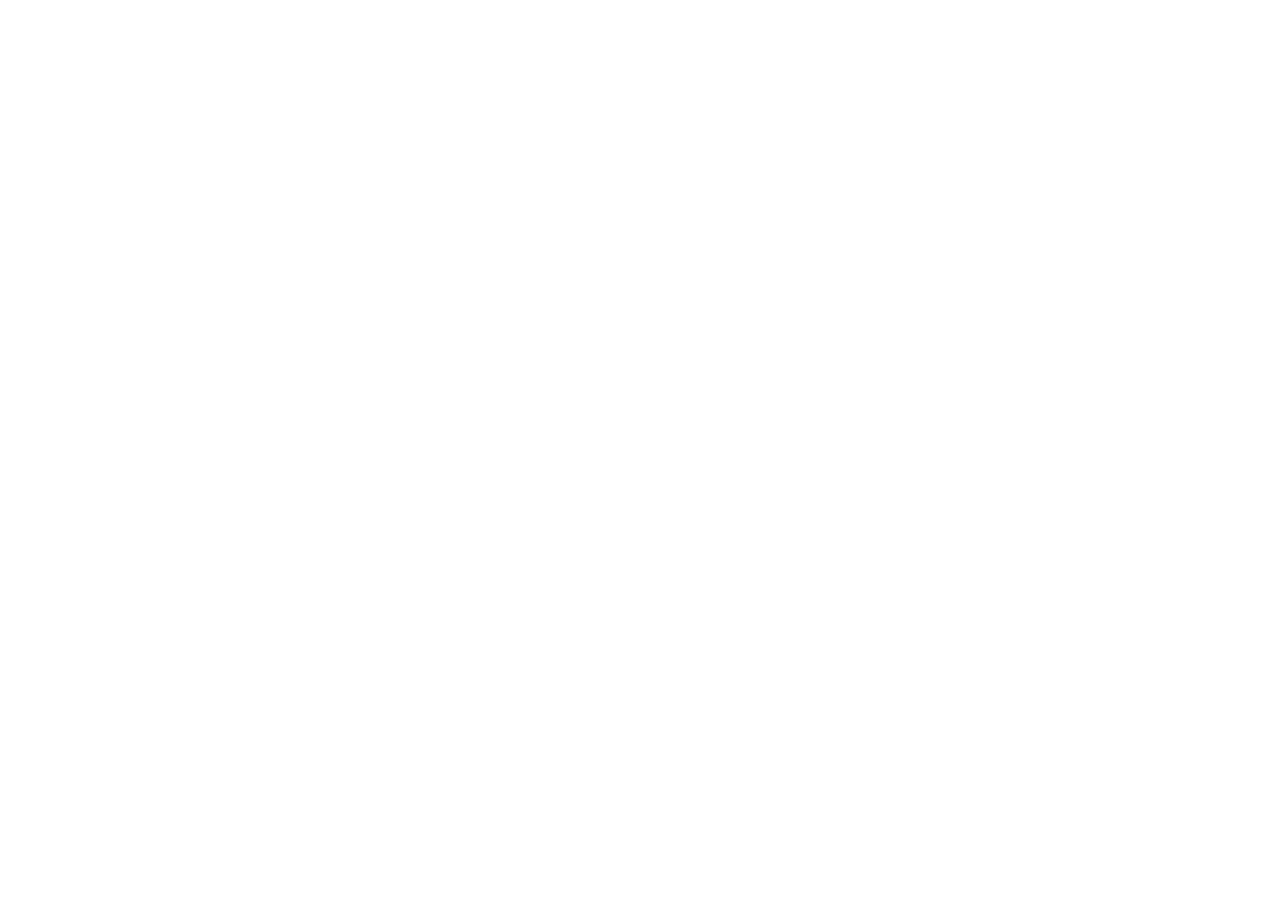
==== index.html @ 29370cb6 "init" ====
<!DOCTYPE html>
<html lang="en">

<head>
    <meta charset="UTF-8">
    <meta http-equiv="X-UA-Compatible" content="IE=edge">
    <meta name="viewport" content="width=device-width, initial-scale=1.0">
    <title>Document</title>
</head>

<body>

</body>

</html>
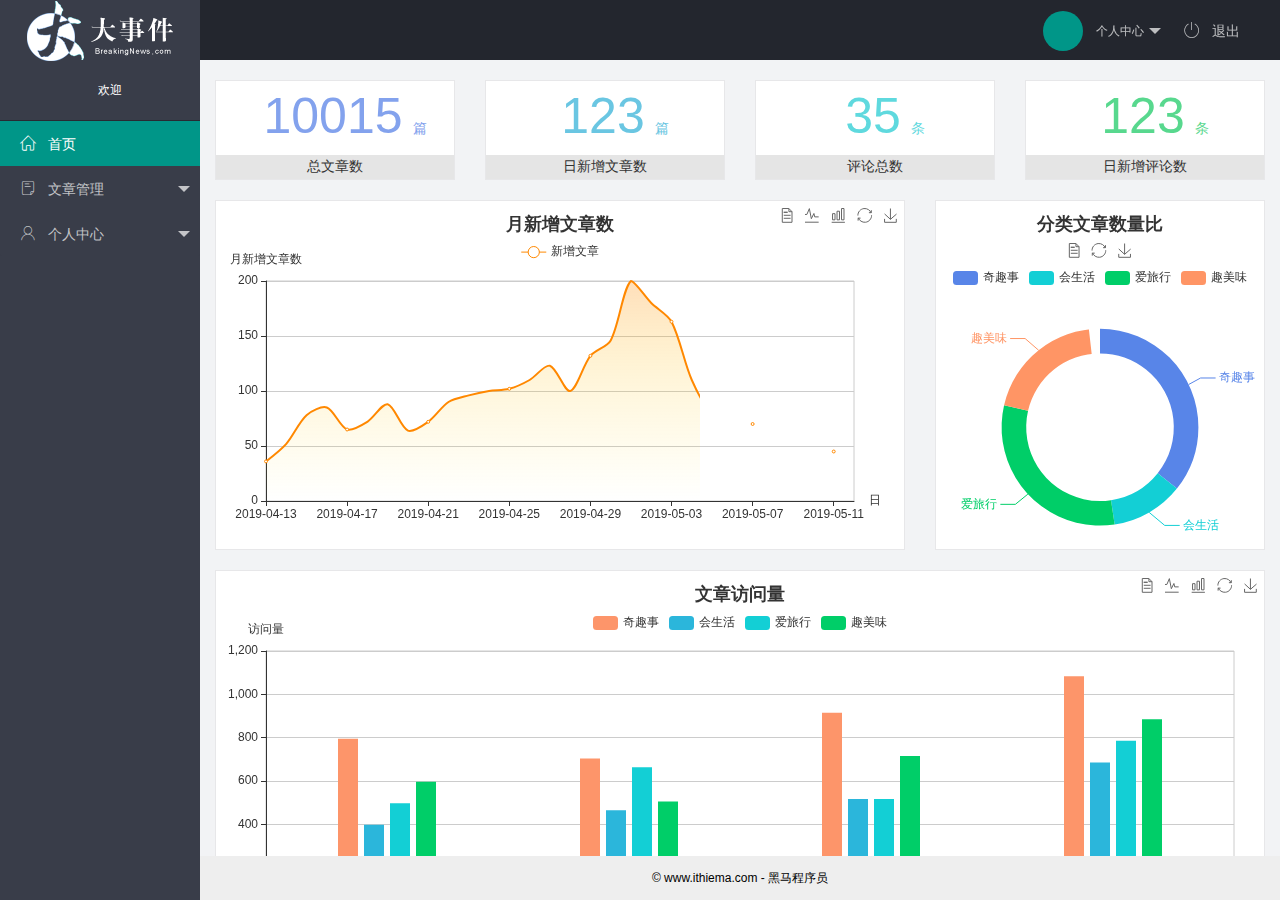
==== commit c16d0ca8: "完成了主页的开发" ====
--- a/index.html
+++ b/index.html
@@ -5,11 +5,89 @@
     <meta charset="UTF-8">
     <meta http-equiv="X-UA-Compatible" content="IE=edge">
     <meta name="viewport" content="width=device-width, initial-scale=1.0">
-    <title>Document</title>
+    <title>后台主页</title>
 </head>
+<!-- 引入基础layui样式 -->
+<link rel="stylesheet" href="/assets/lib/layui/css/layui.css">
+<!-- 引入自己的样式 -->
+<link rel="stylesheet" href="/assets/css/index.css">
+<!-- 引入字体图标样式 -->
+<link rel="stylesheet" href="/assets/fonts/iconfont.css">
 
 <body>
+    <div class="layui-layout layui-layout-admin">
+        <div class="layui-header">
+            <!-- logo -->
+            <div class="layui-logo layui-hide-xs layui-bg-black"><img src="/assets/images/logo.png" alt=""></div>
+            <!-- 头部区域（可配合layui 已有的水平导航） -->
+            <ul class="layui-nav layui-layout-right">
+                <li class="layui-nav-item layui-hide layui-show-md-inline-block">
+                    <a href="javascript:;" class="userinfo">
+                        <img src="//tva1.sinaimg.cn/crop.0.0.118.118.180/5db11ff4gw1e77d3nqrv8j203b03cweg.jpg" class="layui-nav-img">
+                        <span class="text-avatar"></span> 个人中心
+                    </a>
+                    <dl class="layui-nav-child">
+                        <dd><a href="">基本资料</a></dd>
+                        <dd><a href="">更换头像</a></dd>
+                        <dd><a href="">重置密码</a></dd>
+                    </dl>
+                </li>
+                <li class="layui-nav-item" lay-header-event="menuRight" lay-unselect>
+                    <a href="javascript:;" id="btnLogout">
+                        <i class="iconfont icon-tuichu"></i> 退出
+                    </a>
+                </li>
+            </ul>
+        </div>
 
+        <div class="layui-side layui-bg-black">
+            <div class="layui-side-scroll">
+
+                <div class="userinfo">
+                    <img src="//tva1.sinaimg.cn/crop.0.0.118.118.180/5db11ff4gw1e77d3nqrv8j203b03cweg.jpg" class="layui-nav-img">
+                    <span class="text-avatar" style="display:none ;">A</span>
+                    <span id="welcome">欢迎<span id="username"></span></span>
+                </div>
+
+                <!-- 左侧导航区域（可配合layui已有的垂直导航） -->
+                <ul class="layui-nav layui-nav-tree" lay-shrink="all" lay-filter="test">
+                    <li class="layui-nav-item layui-this"><a href="/home/dashboard.html" target="fm" class=""><i class="iconfont icon-home"></i> 首页</a></li>
+
+                    <li class="layui-nav-item">
+                        <a class="" href="javascript:;"><i class="iconfont icon-16"></i> 文章管理</a>
+                        <dl class="layui-nav-child">
+                            <dd><a href="javascript:;" target="fm"><i class="layui-icon layui-icon-app"></i>文章类别</a></dd>
+                            <dd><a href="javascript:;" target="fm"><i class="layui-icon layui-icon-app"></i>文章列表</a></dd>
+                            <dd><a href="javascript:;" target="fm"><i class="layui-icon layui-icon-app"></i>发布文章</a></dd>
+                        </dl>
+                    </li>
+
+                    <li class="layui-nav-item">
+                        <a href="javascript:;"><i class="iconfont icon-user"></i> 个人中心</a>
+                        <dl class="layui-nav-child">
+                            <dd><a href="javascript:;" target="fm"><i class="layui-icon layui-icon-app"></i>基本资料</a></dd>
+                            <dd><a href="javascript:;" target="fm"><i class="layui-icon layui-icon-app"></i>更换头像</a></dd>
+                            <dd><a href="javascript:;" target="fm"><i class="layui-icon layui-icon-app"></i>重置密码</a></dd>
+                        </dl>
+                    </li>
+                </ul>
+            </div>
+        </div>
+
+        <div class="layui-body">
+            <!-- 内容主体区域 -->
+            <iframe src="/home/dashboard.html" name="fm" frameborder="0"></iframe>
+        </div>
+
+        <div class="layui-footer">
+            <!-- 底部固定区域 -->
+            &copy; www.ithiema.com - 黑马程序员
+        </div>
+    </div>
+    <script src="/assets/lib/layui/layui.all.js"></script>
+    <script src="/assets/lib/jquery.js"></script>
+    <script src="/assets/js/baseAPI.js"></script>
+    <script src="/assets/js/index.js"></script>
 </body>
 
 </html>--- a/assets/lib/layui/css/layui.css
+++ b/assets/lib/layui/css/layui.css
@@ -0,0 +1,2 @@
+/** layui-v2.5.5 MIT License By https://www.layui.com */
+ .layui-inline,img{display:inline-block;vertical-align:middle}h1,h2,h3,h4,h5,h6{font-weight:400}.layui-edge,.layui-header,.layui-inline,.layui-main{position:relative}.layui-body,.layui-edge,.layui-elip{overflow:hidden}.layui-btn,.layui-edge,.layui-inline,img{vertical-align:middle}.layui-btn,.layui-disabled,.layui-icon,.layui-unselect{-moz-user-select:none;-webkit-user-select:none;-ms-user-select:none}.layui-elip,.layui-form-checkbox span,.layui-form-pane .layui-form-label{text-overflow:ellipsis;white-space:nowrap}.layui-breadcrumb,.layui-tree-btnGroup{visibility:hidden}blockquote,body,button,dd,div,dl,dt,form,h1,h2,h3,h4,h5,h6,input,li,ol,p,pre,td,textarea,th,ul{margin:0;padding:0;-webkit-tap-highlight-color:rgba(0,0,0,0)}a:active,a:hover{outline:0}img{border:none}li{list-style:none}table{border-collapse:collapse;border-spacing:0}h4,h5,h6{font-size:100%}button,input,optgroup,option,select,textarea{font-family:inherit;font-size:inherit;font-style:inherit;font-weight:inherit;outline:0}pre{white-space:pre-wrap;white-space:-moz-pre-wrap;white-space:-pre-wrap;white-space:-o-pre-wrap;word-wrap:break-word}body{line-height:24px;font:14px Helvetica Neue,Helvetica,PingFang SC,Tahoma,Arial,sans-serif}hr{height:1px;margin:10px 0;border:0;clear:both}a{color:#333;text-decoration:none}a:hover{color:#777}a cite{font-style:normal;*cursor:pointer}.layui-border-box,.layui-border-box *{box-sizing:border-box}.layui-box,.layui-box *{box-sizing:content-box}.layui-clear{clear:both;*zoom:1}.layui-clear:after{content:'\20';clear:both;*zoom:1;display:block;height:0}.layui-inline{*display:inline;*zoom:1}.layui-edge{display:inline-block;width:0;height:0;border-width:6px;border-style:dashed;border-color:transparent}.layui-edge-top{top:-4px;border-bottom-color:#999;border-bottom-style:solid}.layui-edge-right{border-left-color:#999;border-left-style:solid}.layui-edge-bottom{top:2px;border-top-color:#999;border-top-style:solid}.layui-edge-left{border-right-color:#999;border-right-style:solid}.layui-disabled,.layui-disabled:hover{color:#d2d2d2!important;cursor:not-allowed!important}.layui-circle{border-radius:100%}.layui-show{display:block!important}.layui-hide{display:none!important}@font-face{font-family:layui-icon;src:url(../font/iconfont.eot?v=250);src:url(../font/iconfont.eot?v=250#iefix) format('embedded-opentype'),url(../font/iconfont.woff2?v=250) format('woff2'),url(../font/iconfont.woff?v=250) format('woff'),url(../font/iconfont.ttf?v=250) format('truetype'),url(../font/iconfont.svg?v=250#layui-icon) format('svg')}.layui-icon{font-family:layui-icon!important;font-size:16px;font-style:normal;-webkit-font-smoothing:antialiased;-moz-osx-font-smoothing:grayscale}.layui-icon-reply-fill:before{content:"\e611"}.layui-icon-set-fill:before{content:"\e614"}.layui-icon-menu-fill:before{content:"\e60f"}.layui-icon-search:before{content:"\e615"}.layui-icon-share:before{content:"\e641"}.layui-icon-set-sm:before{content:"\e620"}.layui-icon-engine:before{content:"\e628"}.layui-icon-close:before{content:"\1006"}.layui-icon-close-fill:before{content:"\1007"}.layui-icon-chart-screen:before{content:"\e629"}.layui-icon-star:before{content:"\e600"}.layui-icon-circle-dot:before{content:"\e617"}.layui-icon-chat:before{content:"\e606"}.layui-icon-release:before{content:"\e609"}.layui-icon-list:before{content:"\e60a"}.layui-icon-chart:before{content:"\e62c"}.layui-icon-ok-circle:before{content:"\1005"}.layui-icon-layim-theme:before{content:"\e61b"}.layui-icon-table:before{content:"\e62d"}.layui-icon-right:before{content:"\e602"}.layui-icon-left:before{content:"\e603"}.layui-icon-cart-simple:before{content:"\e698"}.layui-icon-face-cry:before{content:"\e69c"}.layui-icon-face-smile:before{content:"\e6af"}.layui-icon-survey:before{content:"\e6b2"}.layui-icon-tree:before{content:"\e62e"}.layui-icon-upload-circle:before{content:"\e62f"}.layui-icon-add-circle:before{content:"\e61f"}.layui-icon-download-circle:before{content:"\e601"}.layui-icon-templeate-1:before{content:"\e630"}.layui-icon-util:before{content:"\e631"}.layui-icon-face-surprised:before{content:"\e664"}.layui-icon-edit:before{content:"\e642"}.layui-icon-speaker:before{content:"\e645"}.layui-icon-down:before{content:"\e61a"}.layui-icon-file:before{content:"\e621"}.layui-icon-layouts:before{content:"\e632"}.layui-icon-rate-half:before{content:"\e6c9"}.layui-icon-add-circle-fine:before{content:"\e608"}.layui-icon-prev-circle:before{content:"\e633"}.layui-icon-read:before{content:"\e705"}.layui-icon-404:before{content:"\e61c"}.layui-icon-carousel:before{content:"\e634"}.layui-icon-help:before{content:"\e607"}.layui-icon-code-circle:before{content:"\e635"}.layui-icon-water:before{content:"\e636"}.layui-icon-username:before{content:"\e66f"}.layui-icon-find-fill:before{content:"\e670"}.layui-icon-about:before{content:"\e60b"}.layui-icon-location:before{content:"\e715"}.layui-icon-up:before{content:"\e619"}.layui-icon-pause:before{content:"\e651"}.layui-icon-date:before{content:"\e637"}.layui-icon-layim-uploadfile:before{content:"\e61d"}.layui-icon-delete:before{content:"\e640"}.layui-icon-play:before{content:"\e652"}.layui-icon-top:before{content:"\e604"}.layui-icon-friends:before{content:"\e612"}.layui-icon-refresh-3:before{content:"\e9aa"}.layui-icon-ok:before{content:"\e605"}.layui-icon-layer:before{content:"\e638"}.layui-icon-face-smile-fine:before{content:"\e60c"}.layui-icon-dollar:before{content:"\e659"}.layui-icon-group:before{content:"\e613"}.layui-icon-layim-download:before{content:"\e61e"}.layui-icon-picture-fine:before{content:"\e60d"}.layui-icon-link:before{content:"\e64c"}.layui-icon-diamond:before{content:"\e735"}.layui-icon-log:before{content:"\e60e"}.layui-icon-rate-solid:before{content:"\e67a"}.layui-icon-fonts-del:before{content:"\e64f"}.layui-icon-unlink:before{content:"\e64d"}.layui-icon-fonts-clear:before{content:"\e639"}.layui-icon-triangle-r:before{content:"\e623"}.layui-icon-circle:before{content:"\e63f"}.layui-icon-radio:before{content:"\e643"}.layui-icon-align-center:before{content:"\e647"}.layui-icon-align-right:before{content:"\e648"}.layui-icon-align-left:before{content:"\e649"}.layui-icon-loading-1:before{content:"\e63e"}.layui-icon-return:before{content:"\e65c"}.layui-icon-fonts-strong:before{content:"\e62b"}.layui-icon-upload:before{content:"\e67c"}.layui-icon-dialogue:before{content:"\e63a"}.layui-icon-video:before{content:"\e6ed"}.layui-icon-headset:before{content:"\e6fc"}.layui-icon-cellphone-fine:before{content:"\e63b"}.layui-icon-add-1:before{content:"\e654"}.layui-icon-face-smile-b:before{content:"\e650"}.layui-icon-fonts-html:before{content:"\e64b"}.layui-icon-form:before{content:"\e63c"}.layui-icon-cart:before{content:"\e657"}.layui-icon-camera-fill:before{content:"\e65d"}.layui-icon-tabs:before{content:"\e62a"}.layui-icon-fonts-code:before{content:"\e64e"}.layui-icon-fire:before{content:"\e756"}.layui-icon-set:before{content:"\e716"}.layui-icon-fonts-u:before{content:"\e646"}.layui-icon-triangle-d:before{content:"\e625"}.layui-icon-tips:before{content:"\e702"}.layui-icon-picture:before{content:"\e64a"}.layui-icon-more-vertical:before{content:"\e671"}.layui-icon-flag:before{content:"\e66c"}.layui-icon-loading:before{content:"\e63d"}.layui-icon-fonts-i:before{content:"\e644"}.layui-icon-refresh-1:before{content:"\e666"}.layui-icon-rmb:before{content:"\e65e"}.layui-icon-home:before{content:"\e68e"}.layui-icon-user:before{content:"\e770"}.layui-icon-notice:before{content:"\e667"}.layui-icon-login-weibo:before{content:"\e675"}.layui-icon-voice:before{content:"\e688"}.layui-icon-upload-drag:before{content:"\e681"}.layui-icon-login-qq:before{content:"\e676"}.layui-icon-snowflake:before{content:"\e6b1"}.layui-icon-file-b:before{content:"\e655"}.layui-icon-template:before{content:"\e663"}.layui-icon-auz:before{content:"\e672"}.layui-icon-console:before{content:"\e665"}.layui-icon-app:before{content:"\e653"}.layui-icon-prev:before{content:"\e65a"}.layui-icon-website:before{content:"\e7ae"}.layui-icon-next:before{content:"\e65b"}.layui-icon-component:before{content:"\e857"}.layui-icon-more:before{content:"\e65f"}.layui-icon-login-wechat:before{content:"\e677"}.layui-icon-shrink-right:before{content:"\e668"}.layui-icon-spread-left:before{content:"\e66b"}.layui-icon-camera:before{content:"\e660"}.layui-icon-note:before{content:"\e66e"}.layui-icon-refresh:before{content:"\e669"}.layui-icon-female:before{content:"\e661"}.layui-icon-male:before{content:"\e662"}.layui-icon-password:before{content:"\e673"}.layui-icon-senior:before{content:"\e674"}.layui-icon-theme:before{content:"\e66a"}.layui-icon-tread:before{content:"\e6c5"}.layui-icon-praise:before{content:"\e6c6"}.layui-icon-star-fill:before{content:"\e658"}.layui-icon-rate:before{content:"\e67b"}.layui-icon-template-1:before{content:"\e656"}.layui-icon-vercode:before{content:"\e679"}.layui-icon-cellphone:before{content:"\e678"}.layui-icon-screen-full:before{content:"\e622"}.layui-icon-screen-restore:before{content:"\e758"}.layui-icon-cols:before{content:"\e610"}.layui-icon-export:before{content:"\e67d"}.layui-icon-print:before{content:"\e66d"}.layui-icon-slider:before{content:"\e714"}.layui-icon-addition:before{content:"\e624"}.layui-icon-subtraction:before{content:"\e67e"}.layui-icon-service:before{content:"\e626"}.layui-icon-transfer:before{content:"\e691"}.layui-main{width:1140px;margin:0 auto}.layui-header{z-index:1000;height:60px}.layui-header a:hover{transition:all .5s;-webkit-transition:all .5s}.layui-side{position:fixed;left:0;top:0;bottom:0;z-index:999;width:200px;overflow-x:hidden}.layui-side-scroll{position:relative;width:220px;height:100%;overflow-x:hidden}.layui-body{position:absolute;left:200px;right:0;top:0;bottom:0;z-index:998;width:auto;overflow-y:auto;box-sizing:border-box}.layui-layout-body{overflow:hidden}.layui-layout-admin .layui-header{background-color:#23262E}.layui-layout-admin .layui-side{top:60px;width:200px;overflow-x:hidden}.layui-layout-admin .layui-body{position:fixed;top:60px;bottom:44px}.layui-layout-admin .layui-main{width:auto;margin:0 15px}.layui-layout-admin .layui-footer{position:fixed;left:200px;right:0;bottom:0;height:44px;line-height:44px;padding:0 15px;background-color:#eee}.layui-layout-admin .layui-logo{position:absolute;left:0;top:0;width:200px;height:100%;line-height:60px;text-align:center;color:#009688;font-size:16px}.layui-layout-admin .layui-header .layui-nav{background:0 0}.layui-layout-left{position:absolute!important;left:200px;top:0}.layui-layout-right{position:absolute!important;right:0;top:0}.layui-container{position:relative;margin:0 auto;padding:0 15px;box-sizing:border-box}.layui-fluid{position:relative;margin:0 auto;padding:0 15px}.layui-row:after,.layui-row:before{content:'';display:block;clear:both}.layui-col-lg1,.layui-col-lg10,.layui-col-lg11,.layui-col-lg12,.layui-col-lg2,.layui-col-lg3,.layui-col-lg4,.layui-col-lg5,.layui-col-lg6,.layui-col-lg7,.layui-col-lg8,.layui-col-lg9,.layui-col-md1,.layui-col-md10,.layui-col-md11,.layui-col-md12,.layui-col-md2,.layui-col-md3,.layui-col-md4,.layui-col-md5,.layui-col-md6,.layui-col-md7,.layui-col-md8,.layui-col-md9,.layui-col-sm1,.layui-col-sm10,.layui-col-sm11,.layui-col-sm12,.layui-col-sm2,.layui-col-sm3,.layui-col-sm4,.layui-col-sm5,.layui-col-sm6,.layui-col-sm7,.layui-col-sm8,.layui-col-sm9,.layui-col-xs1,.layui-col-xs10,.layui-col-xs11,.layui-col-xs12,.layui-col-xs2,.layui-col-xs3,.layui-col-xs4,.layui-col-xs5,.layui-col-xs6,.layui-col-xs7,.layui-col-xs8,.layui-col-xs9{position:relative;display:block;box-sizing:border-box}.layui-col-xs1,.layui-col-xs10,.layui-col-xs11,.layui-col-xs12,.layui-col-xs2,.layui-col-xs3,.layui-col-xs4,.layui-col-xs5,.layui-col-xs6,.layui-col-xs7,.layui-col-xs8,.layui-col-xs9{float:left}.layui-col-xs1{width:8.33333333%}.layui-col-xs2{width:16.66666667%}.layui-col-xs3{width:25%}.layui-col-xs4{width:33.33333333%}.layui-col-xs5{width:41.66666667%}.layui-col-xs6{width:50%}.layui-col-xs7{width:58.33333333%}.layui-col-xs8{width:66.66666667%}.layui-col-xs9{width:75%}.layui-col-xs10{width:83.33333333%}.layui-col-xs11{width:91.66666667%}.layui-col-xs12{width:100%}.layui-col-xs-offset1{margin-left:8.33333333%}.layui-col-xs-offset2{margin-left:16.66666667%}.layui-col-xs-offset3{margin-left:25%}.layui-col-xs-offset4{margin-left:33.33333333%}.layui-col-xs-offset5{margin-left:41.66666667%}.layui-col-xs-offset6{margin-left:50%}.layui-col-xs-offset7{margin-left:58.33333333%}.layui-col-xs-offset8{margin-left:66.66666667%}.layui-col-xs-offset9{margin-left:75%}.layui-col-xs-offset10{margin-left:83.33333333%}.layui-col-xs-offset11{margin-left:91.66666667%}.layui-col-xs-offset12{margin-left:100%}@media screen and (max-width:768px){.layui-hide-xs{display:none!important}.layui-show-xs-block{display:block!important}.layui-show-xs-inline{display:inline!important}.layui-show-xs-inline-block{display:inline-block!important}}@media screen and (min-width:768px){.layui-container{width:750px}.layui-hide-sm{display:none!important}.layui-show-sm-block{display:block!important}.layui-show-sm-inline{display:inline!important}.layui-show-sm-inline-block{display:inline-block!important}.layui-col-sm1,.layui-col-sm10,.layui-col-sm11,.layui-col-sm12,.layui-col-sm2,.layui-col-sm3,.layui-col-sm4,.layui-col-sm5,.layui-col-sm6,.layui-col-sm7,.layui-col-sm8,.layui-col-sm9{float:left}.layui-col-sm1{width:8.33333333%}.layui-col-sm2{width:16.66666667%}.layui-col-sm3{width:25%}.layui-col-sm4{width:33.33333333%}.layui-col-sm5{width:41.66666667%}.layui-col-sm6{width:50%}.layui-col-sm7{width:58.33333333%}.layui-col-sm8{width:66.66666667%}.layui-col-sm9{width:75%}.layui-col-sm10{width:83.33333333%}.layui-col-sm11{width:91.66666667%}.layui-col-sm12{width:100%}.layui-col-sm-offset1{margin-left:8.33333333%}.layui-col-sm-offset2{margin-left:16.66666667%}.layui-col-sm-offset3{margin-left:25%}.layui-col-sm-offset4{margin-left:33.33333333%}.layui-col-sm-offset5{margin-left:41.66666667%}.layui-col-sm-offset6{margin-left:50%}.layui-col-sm-offset7{margin-left:58.33333333%}.layui-col-sm-offset8{margin-left:66.66666667%}.layui-col-sm-offset9{margin-left:75%}.layui-col-sm-offset10{margin-left:83.33333333%}.layui-col-sm-offset11{margin-left:91.66666667%}.layui-col-sm-offset12{margin-left:100%}}@media screen and (min-width:992px){.layui-container{width:970px}.layui-hide-md{display:none!important}.layui-show-md-block{display:block!important}.layui-show-md-inline{display:inline!important}.layui-show-md-inline-block{display:inline-block!important}.layui-col-md1,.layui-col-md10,.layui-col-md11,.layui-col-md12,.layui-col-md2,.layui-col-md3,.layui-col-md4,.layui-col-md5,.layui-col-md6,.layui-col-md7,.layui-col-md8,.layui-col-md9{float:left}.layui-col-md1{width:8.33333333%}.layui-col-md2{width:16.66666667%}.layui-col-md3{width:25%}.layui-col-md4{width:33.33333333%}.layui-col-md5{width:41.66666667%}.layui-col-md6{width:50%}.layui-col-md7{width:58.33333333%}.layui-col-md8{width:66.66666667%}.layui-col-md9{width:75%}.layui-col-md10{width:83.33333333%}.layui-col-md11{width:91.66666667%}.layui-col-md12{width:100%}.layui-col-md-offset1{margin-left:8.33333333%}.layui-col-md-offset2{margin-left:16.66666667%}.layui-col-md-offset3{margin-left:25%}.layui-col-md-offset4{margin-left:33.33333333%}.layui-col-md-offset5{margin-left:41.66666667%}.layui-col-md-offset6{margin-left:50%}.layui-col-md-offset7{margin-left:58.33333333%}.layui-col-md-offset8{margin-left:66.66666667%}.layui-col-md-offset9{margin-left:75%}.layui-col-md-offset10{margin-left:83.33333333%}.layui-col-md-offset11{margin-left:91.66666667%}.layui-col-md-offset12{margin-left:100%}}@media screen and (min-width:1200px){.layui-container{width:1170px}.layui-hide-lg{display:none!important}.layui-show-lg-block{display:block!important}.layui-show-lg-inline{display:inline!important}.layui-show-lg-inline-block{display:inline-block!important}.layui-col-lg1,.layui-col-lg10,.layui-col-lg11,.layui-col-lg12,.layui-col-lg2,.layui-col-lg3,.layui-col-lg4,.layui-col-lg5,.layui-col-lg6,.layui-col-lg7,.layui-col-lg8,.layui-col-lg9{float:left}.layui-col-lg1{width:8.33333333%}.layui-col-lg2{width:16.66666667%}.layui-col-lg3{width:25%}.layui-col-lg4{width:33.33333333%}.layui-col-lg5{width:41.66666667%}.layui-col-lg6{width:50%}.layui-col-lg7{width:58.33333333%}.layui-col-lg8{width:66.66666667%}.layui-col-lg9{width:75%}.layui-col-lg10{width:83.33333333%}.layui-col-lg11{width:91.66666667%}.layui-col-lg12{width:100%}.layui-col-lg-offset1{margin-left:8.33333333%}.layui-col-lg-offset2{margin-left:16.66666667%}.layui-col-lg-offset3{margin-left:25%}.layui-col-lg-offset4{margin-left:33.33333333%}.layui-col-lg-offset5{margin-left:41.66666667%}.layui-col-lg-offset6{margin-left:50%}.layui-col-lg-offset7{margin-left:58.33333333%}.layui-col-lg-offset8{margin-left:66.66666667%}.layui-col-lg-offset9{margin-left:75%}.layui-col-lg-offset10{margin-left:83.33333333%}.layui-col-lg-offset11{margin-left:91.66666667%}.layui-col-lg-offset12{margin-left:100%}}.layui-col-space1{margin:-.5px}.layui-col-space1>*{padding:.5px}.layui-col-space3{margin:-1.5px}.layui-col-space3>*{padding:1.5px}.layui-col-space5{margin:-2.5px}.layui-col-space5>*{padding:2.5px}.layui-col-space8{margin:-3.5px}.layui-col-space8>*{padding:3.5px}.layui-col-space10{margin:-5px}.layui-col-space10>*{padding:5px}.layui-col-space12{margin:-6px}.layui-col-space12>*{padding:6px}.layui-col-space15{margin:-7.5px}.layui-col-space15>*{padding:7.5px}.layui-col-space18{margin:-9px}.layui-col-space18>*{padding:9px}.layui-col-space20{margin:-10px}.layui-col-space20>*{padding:10px}.layui-col-space22{margin:-11px}.layui-col-space22>*{padding:11px}.layui-col-space25{margin:-12.5px}.layui-col-space25>*{padding:12.5px}.layui-col-space30{margin:-15px}.layui-col-space30>*{padding:15px}.layui-btn,.layui-input,.layui-select,.layui-textarea,.layui-upload-button{outline:0;-webkit-appearance:none;transition:all .3s;-webkit-transition:all .3s;box-sizing:border-box}.layui-elem-quote{margin-bottom:10px;padding:15px;line-height:22px;border-left:5px solid #009688;border-radius:0 2px 2px 0;background-color:#f2f2f2}.layui-quote-nm{border-style:solid;border-width:1px 1px 1px 5px;background:0 0}.layui-elem-field{margin-bottom:10px;padding:0;border-width:1px;border-style:solid}.layui-elem-field legend{margin-left:20px;padding:0 10px;font-size:20px;font-weight:300}.layui-field-title{margin:10px 0 20px;border-width:1px 0 0}.layui-field-box{padding:10px 15px}.layui-field-title .layui-field-box{padding:10px 0}.layui-progress{position:relative;height:6px;border-radius:20px;background-color:#e2e2e2}.layui-progress-bar{position:absolute;left:0;top:0;width:0;max-width:100%;height:6px;border-radius:20px;text-align:right;background-color:#5FB878;transition:all .3s;-webkit-transition:all .3s}.layui-progress-big,.layui-progress-big .layui-progress-bar{height:18px;line-height:18px}.layui-progress-text{position:relative;top:-20px;line-height:18px;font-size:12px;color:#666}.layui-progress-big .layui-progress-text{position:static;padding:0 10px;color:#fff}.layui-collapse{border-width:1px;border-style:solid;border-radius:2px}.layui-colla-content,.layui-colla-item{border-top-width:1px;border-top-style:solid}.layui-colla-item:first-child{border-top:none}.layui-colla-title{position:relative;height:42px;line-height:42px;padding:0 15px 0 35px;color:#333;background-color:#f2f2f2;cursor:pointer;font-size:14px;overflow:hidden}.layui-colla-content{display:none;padding:10px 15px;line-height:22px;color:#666}.layui-colla-icon{position:absolute;left:15px;top:0;font-size:14px}.layui-card{margin-bottom:15px;border-radius:2px;background-color:#fff;box-shadow:0 1px 2px 0 rgba(0,0,0,.05)}.layui-card:last-child{margin-bottom:0}.layui-card-header{position:relative;height:42px;line-height:42px;padding:0 15px;border-bottom:1px solid #f6f6f6;color:#333;border-radius:2px 2px 0 0;font-size:14px}.layui-bg-black,.layui-bg-blue,.layui-bg-cyan,.layui-bg-green,.layui-bg-orange,.layui-bg-red{color:#fff!important}.layui-card-body{position:relative;padding:10px 15px;line-height:24px}.layui-card-body[pad15]{padding:15px}.layui-card-body[pad20]{padding:20px}.layui-card-body .layui-table{margin:5px 0}.layui-card .layui-tab{margin:0}.layui-panel-window{position:relative;padding:15px;border-radius:0;border-top:5px solid #E6E6E6;background-color:#fff}.layui-auxiliar-moving{position:fixed;left:0;right:0;top:0;bottom:0;width:100%;height:100%;background:0 0;z-index:9999999999}.layui-form-label,.layui-form-mid,.layui-form-select,.layui-input-block,.layui-input-inline,.layui-textarea{position:relative}.layui-bg-red{background-color:#FF5722!important}.layui-bg-orange{background-color:#FFB800!important}.layui-bg-green{background-color:#009688!important}.layui-bg-cyan{background-color:#2F4056!important}.layui-bg-blue{background-color:#1E9FFF!important}.layui-bg-black{background-color:#393D49!important}.layui-bg-gray{background-color:#eee!important;color:#666!important}.layui-badge-rim,.layui-colla-content,.layui-colla-item,.layui-collapse,.layui-elem-field,.layui-form-pane .layui-form-item[pane],.layui-form-pane .layui-form-label,.layui-input,.layui-layedit,.layui-layedit-tool,.layui-quote-nm,.layui-select,.layui-tab-bar,.layui-tab-card,.layui-tab-title,.layui-tab-title .layui-this:after,.layui-textarea{border-color:#e6e6e6}.layui-timeline-item:before,hr{background-color:#e6e6e6}.layui-text{line-height:22px;font-size:14px;color:#666}.layui-text h1,.layui-text h2,.layui-text h3{font-weight:500;color:#333}.layui-text h1{font-size:30px}.layui-text h2{font-size:24px}.layui-text h3{font-size:18px}.layui-text a:not(.layui-btn){color:#01AAED}.layui-text a:not(.layui-btn):hover{text-decoration:underline}.layui-text ul{padding:5px 0 5px 15px}.layui-text ul li{margin-top:5px;list-style-type:disc}.layui-text em,.layui-word-aux{color:#999!important;padding:0 5px!important}.layui-btn{display:inline-block;height:38px;line-height:38px;padding:0 18px;background-color:#009688;color:#fff;white-space:nowrap;text-align:center;font-size:14px;border:none;border-radius:2px;cursor:pointer}.layui-btn:hover{opacity:.8;filter:alpha(opacity=80);color:#fff}.layui-btn:active{opacity:1;filter:alpha(opacity=100)}.layui-btn+.layui-btn{margin-left:10px}.layui-btn-container{font-size:0}.layui-btn-container .layui-btn{margin-right:10px;margin-bottom:10px}.layui-btn-container .layui-btn+.layui-btn{margin-left:0}.layui-table .layui-btn-container .layui-btn{margin-bottom:9px}.layui-btn-radius{border-radius:100px}.layui-btn .layui-icon{margin-right:3px;font-size:18px;vertical-align:bottom;vertical-align:middle\9}.layui-btn-primary{border:1px solid #C9C9C9;background-color:#fff;color:#555}.layui-btn-primary:hover{border-color:#009688;color:#333}.layui-btn-normal{background-color:#1E9FFF}.layui-btn-warm{background-color:#FFB800}.layui-btn-danger{background-color:#FF5722}.layui-btn-checked{background-color:#5FB878}.layui-btn-disabled,.layui-btn-disabled:active,.layui-btn-disabled:hover{border:1px solid #e6e6e6;background-color:#FBFBFB;color:#C9C9C9;cursor:not-allowed;opacity:1}.layui-btn-lg{height:44px;line-height:44px;padding:0 25px;font-size:16px}.layui-btn-sm{height:30px;line-height:30px;padding:0 10px;font-size:12px}.layui-btn-sm i{font-size:16px!important}.layui-btn-xs{height:22px;line-height:22px;padding:0 5px;font-size:12px}.layui-btn-xs i{font-size:14px!important}.layui-btn-group{display:inline-block;vertical-align:middle;font-size:0}.layui-btn-group .layui-btn{margin-left:0!important;margin-right:0!important;border-left:1px solid rgba(255,255,255,.5);border-radius:0}.layui-btn-group .layui-btn-primary{border-left:none}.layui-btn-group .layui-btn-primary:hover{border-color:#C9C9C9;color:#009688}.layui-btn-group .layui-btn:first-child{border-left:none;border-radius:2px 0 0 2px}.layui-btn-group .layui-btn-primary:first-child{border-left:1px solid #c9c9c9}.layui-btn-group .layui-btn:last-child{border-radius:0 2px 2px 0}.layui-btn-group .layui-btn+.layui-btn{margin-left:0}.layui-btn-group+.layui-btn-group{margin-left:10px}.layui-btn-fluid{width:100%}.layui-input,.layui-select,.layui-textarea{height:38px;line-height:1.3;line-height:38px\9;border-width:1px;border-style:solid;background-color:#fff;border-radius:2px}.layui-input::-webkit-input-placeholder,.layui-select::-webkit-input-placeholder,.layui-textarea::-webkit-input-placeholder{line-height:1.3}.layui-input,.layui-textarea{display:block;width:100%;padding-left:10px}.layui-input:hover,.layui-textarea:hover{border-color:#D2D2D2!important}.layui-input:focus,.layui-textarea:focus{border-color:#C9C9C9!important}.layui-textarea{min-height:100px;height:auto;line-height:20px;padding:6px 10px;resize:vertical}.layui-select{padding:0 10px}.layui-form input[type=checkbox],.layui-form input[type=radio],.layui-form select{display:none}.layui-form [lay-ignore]{display:initial}.layui-form-item{margin-bottom:15px;clear:both;*zoom:1}.layui-form-item:after{content:'\20';clear:both;*zoom:1;display:block;height:0}.layui-form-label{float:left;display:block;padding:9px 15px;width:80px;font-weight:400;line-height:20px;text-align:right}.layui-form-label-col{display:block;float:none;padding:9px 0;line-height:20px;text-align:left}.layui-form-item .layui-inline{margin-bottom:5px;margin-right:10px}.layui-input-block{margin-left:110px;min-height:36px}.layui-input-inline{display:inline-block;vertical-align:middle}.layui-form-item .layui-input-inline{float:left;width:190px;margin-right:10px}.layui-form-text .layui-input-inline{width:auto}.layui-form-mid{float:left;display:block;padding:9px 0!important;line-height:20px;margin-right:10px}.layui-form-danger+.layui-form-select .layui-input,.layui-form-danger:focus{border-color:#FF5722!important}.layui-form-select .layui-input{padding-right:30px;cursor:pointer}.layui-form-select .layui-edge{position:absolute;right:10px;top:50%;margin-top:-3px;cursor:pointer;border-width:6px;border-top-color:#c2c2c2;border-top-style:solid;transition:all .3s;-webkit-transition:all .3s}.layui-form-select dl{display:none;position:absolute;left:0;top:42px;padding:5px 0;z-index:899;min-width:100%;border:1px solid #d2d2d2;max-height:300px;overflow-y:auto;background-color:#fff;border-radius:2px;box-shadow:0 2px 4px rgba(0,0,0,.12);box-sizing:border-box}.layui-form-select dl dd,.layui-form-select dl dt{padding:0 10px;line-height:36px;white-space:nowrap;overflow:hidden;text-overflow:ellipsis}.layui-form-select dl dt{font-size:12px;color:#999}.layui-form-select dl dd{cursor:pointer}.layui-form-select dl dd:hover{background-color:#f2f2f2;-webkit-transition:.5s all;transition:.5s all}.layui-form-select .layui-select-group dd{padding-left:20px}.layui-form-select dl dd.layui-select-tips{padding-left:10px!important;color:#999}.layui-form-select dl dd.layui-this{background-color:#5FB878;color:#fff}.layui-form-checkbox,.layui-form-select dl dd.layui-disabled{background-color:#fff}.layui-form-selected dl{display:block}.layui-form-checkbox,.layui-form-checkbox *,.layui-form-switch{display:inline-block;vertical-align:middle}.layui-form-selected .layui-edge{margin-top:-9px;-webkit-transform:rotate(180deg);transform:rotate(180deg);margin-top:-3px\9}:root .layui-form-selected .layui-edge{margin-top:-9px\0/IE9}.layui-form-selectup dl{top:auto;bottom:42px}.layui-select-none{margin:5px 0;text-align:center;color:#999}.layui-select-disabled .layui-disabled{border-color:#eee!important}.layui-select-disabled .layui-edge{border-top-color:#d2d2d2}.layui-form-checkbox{position:relative;height:30px;line-height:30px;margin-right:10px;padding-right:30px;cursor:pointer;font-size:0;-webkit-transition:.1s linear;transition:.1s linear;box-sizing:border-box}.layui-form-checkbox span{padding:0 10px;height:100%;font-size:14px;border-radius:2px 0 0 2px;background-color:#d2d2d2;color:#fff;overflow:hidden}.layui-form-checkbox:hover span{background-color:#c2c2c2}.layui-form-checkbox i{position:absolute;right:0;top:0;width:30px;height:28px;border:1px solid #d2d2d2;border-left:none;border-radius:0 2px 2px 0;color:#fff;font-size:20px;text-align:center}.layui-form-checkbox:hover i{border-color:#c2c2c2;color:#c2c2c2}.layui-form-checked,.layui-form-checked:hover{border-color:#5FB878}.layui-form-checked span,.layui-form-checked:hover span{background-color:#5FB878}.layui-form-checked i,.layui-form-checked:hover i{color:#5FB878}.layui-form-item .layui-form-checkbox{margin-top:4px}.layui-form-checkbox[lay-skin=primary]{height:auto!important;line-height:normal!important;min-width:18px;min-height:18px;border:none!important;margin-right:0;padding-left:28px;padding-right:0;background:0 0}.layui-form-checkbox[lay-skin=primary] span{padding-left:0;padding-right:15px;line-height:18px;background:0 0;color:#666}.layui-form-checkbox[lay-skin=primary] i{right:auto;left:0;width:16px;height:16px;line-height:16px;border:1px solid #d2d2d2;font-size:12px;border-radius:2px;background-color:#fff;-webkit-transition:.1s linear;transition:.1s linear}.layui-form-checkbox[lay-skin=primary]:hover i{border-color:#5FB878;color:#fff}.layui-form-checked[lay-skin=primary] i{border-color:#5FB878!important;background-color:#5FB878;color:#fff}.layui-checkbox-disbaled[lay-skin=primary] span{background:0 0!important;color:#c2c2c2}.layui-checkbox-disbaled[lay-skin=primary]:hover i{border-color:#d2d2d2}.layui-form-item .layui-form-checkbox[lay-skin=primary]{margin-top:10px}.layui-form-switch{position:relative;height:22px;line-height:22px;min-width:35px;padding:0 5px;margin-top:8px;border:1px solid #d2d2d2;border-radius:20px;cursor:pointer;background-color:#fff;-webkit-transition:.1s linear;transition:.1s linear}.layui-form-switch i{position:absolute;left:5px;top:3px;width:16px;height:16px;border-radius:20px;background-color:#d2d2d2;-webkit-transition:.1s linear;transition:.1s linear}.layui-form-switch em{position:relative;top:0;width:25px;margin-left:21px;padding:0!important;text-align:center!important;color:#999!important;font-style:normal!important;font-size:12px}.layui-form-onswitch{border-color:#5FB878;background-color:#5FB878}.layui-checkbox-disbaled,.layui-checkbox-disbaled i{border-color:#e2e2e2!important}.layui-form-onswitch i{left:100%;margin-left:-21px;background-color:#fff}.layui-form-onswitch em{margin-left:5px;margin-right:21px;color:#fff!important}.layui-checkbox-disbaled span{background-color:#e2e2e2!important}.layui-checkbox-disbaled:hover i{color:#fff!important}[lay-radio]{display:none}.layui-form-radio,.layui-form-radio *{display:inline-block;vertical-align:middle}.layui-form-radio{line-height:28px;margin:6px 10px 0 0;padding-right:10px;cursor:pointer;font-size:0}.layui-form-radio *{font-size:14px}.layui-form-radio>i{margin-right:8px;font-size:22px;color:#c2c2c2}.layui-form-radio>i:hover,.layui-form-radioed>i{color:#5FB878}.layui-radio-disbaled>i{color:#e2e2e2!important}.layui-form-pane .layui-form-label{width:110px;padding:8px 15px;height:38px;line-height:20px;border-width:1px;border-style:solid;border-radius:2px 0 0 2px;text-align:center;background-color:#FBFBFB;overflow:hidden;box-sizing:border-box}.layui-form-pane .layui-input-inline{margin-left:-1px}.layui-form-pane .layui-input-block{margin-left:110px;left:-1px}.layui-form-pane .layui-input{border-radius:0 2px 2px 0}.layui-form-pane .layui-form-text .layui-form-label{float:none;width:100%;border-radius:2px;box-sizing:border-box;text-align:left}.layui-form-pane .layui-form-text .layui-input-inline{display:block;margin:0;top:-1px;clear:both}.layui-form-pane .layui-form-text .layui-input-block{margin:0;left:0;top:-1px}.layui-form-pane .layui-form-text .layui-textarea{min-height:100px;border-radius:0 0 2px 2px}.layui-form-pane .layui-form-checkbox{margin:4px 0 4px 10px}.layui-form-pane .layui-form-radio,.layui-form-pane .layui-form-switch{margin-top:6px;margin-left:10px}.layui-form-pane .layui-form-item[pane]{position:relative;border-width:1px;border-style:solid}.layui-form-pane .layui-form-item[pane] .layui-form-label{position:absolute;left:0;top:0;height:100%;border-width:0 1px 0 0}.layui-form-pane .layui-form-item[pane] .layui-input-inline{margin-left:110px}@media screen and (max-width:450px){.layui-form-item .layui-form-label{text-overflow:ellipsis;overflow:hidden;white-space:nowrap}.layui-form-item .layui-inline{display:block;margin-right:0;margin-bottom:20px;clear:both}.layui-form-item .layui-inline:after{content:'\20';clear:both;display:block;height:0}.layui-form-item .layui-input-inline{display:block;float:none;left:-3px;width:auto;margin:0 0 10px 112px}.layui-form-item .layui-input-inline+.layui-form-mid{margin-left:110px;top:-5px;padding:0}.layui-form-item .layui-form-checkbox{margin-right:5px;margin-bottom:5px}}.layui-layedit{border-width:1px;border-style:solid;border-radius:2px}.layui-layedit-tool{padding:3px 5px;border-bottom-width:1px;border-bottom-style:solid;font-size:0}.layedit-tool-fixed{position:fixed;top:0;border-top:1px solid #e2e2e2}.layui-layedit-tool .layedit-tool-mid,.layui-layedit-tool .layui-icon{display:inline-block;vertical-align:middle;text-align:center;font-size:14px}.layui-layedit-tool .layui-icon{position:relative;width:32px;height:30px;line-height:30px;margin:3px 5px;color:#777;cursor:pointer;border-radius:2px}.layui-layedit-tool .layui-icon:hover{color:#393D49}.layui-layedit-tool .layui-icon:active{color:#000}.layui-layedit-tool .layedit-tool-active{background-color:#e2e2e2;color:#000}.layui-layedit-tool .layui-disabled,.layui-layedit-tool .layui-disabled:hover{color:#d2d2d2;cursor:not-allowed}.layui-layedit-tool .layedit-tool-mid{width:1px;height:18px;margin:0 10px;background-color:#d2d2d2}.layedit-tool-html{width:50px!important;font-size:30px!important}.layedit-tool-b,.layedit-tool-code,.layedit-tool-help{font-size:16px!important}.layedit-tool-d,.layedit-tool-face,.layedit-tool-image,.layedit-tool-unlink{font-size:18px!important}.layedit-tool-image input{position:absolute;font-size:0;left:0;top:0;width:100%;height:100%;opacity:.01;filter:Alpha(opacity=1);cursor:pointer}.layui-layedit-iframe iframe{display:block;width:100%}#LAY_layedit_code{overflow:hidden}.layui-laypage{display:inline-block;*display:inline;*zoom:1;vertical-align:middle;margin:10px 0;font-size:0}.layui-laypage>a:first-child,.layui-laypage>a:first-child em{border-radius:2px 0 0 2px}.layui-laypage>a:last-child,.layui-laypage>a:last-child em{border-radius:0 2px 2px 0}.layui-laypage>:first-child{margin-left:0!important}.layui-laypage>:last-child{margin-right:0!important}.layui-laypage a,.layui-laypage button,.layui-laypage input,.layui-laypage select,.layui-laypage span{border:1px solid #e2e2e2}.layui-laypage a,.layui-laypage span{display:inline-block;*display:inline;*zoom:1;vertical-align:middle;padding:0 15px;height:28px;line-height:28px;margin:0 -1px 5px 0;background-color:#fff;color:#333;font-size:12px}.layui-flow-more a *,.layui-laypage input,.layui-table-view select[lay-ignore]{display:inline-block}.layui-laypage a:hover{color:#009688}.layui-laypage em{font-style:normal}.layui-laypage .layui-laypage-spr{color:#999;font-weight:700}.layui-laypage a{text-decoration:none}.layui-laypage .layui-laypage-curr{position:relative}.layui-laypage .layui-laypage-curr em{position:relative;color:#fff}.layui-laypage .layui-laypage-curr .layui-laypage-em{position:absolute;left:-1px;top:-1px;padding:1px;width:100%;height:100%;background-color:#009688}.layui-laypage-em{border-radius:2px}.layui-laypage-next em,.layui-laypage-prev em{font-family:Sim sun;font-size:16px}.layui-laypage .layui-laypage-count,.layui-laypage .layui-laypage-limits,.layui-laypage .layui-laypage-refresh,.layui-laypage .layui-laypage-skip{margin-left:10px;margin-right:10px;padding:0;border:none}.layui-laypage .layui-laypage-limits,.layui-laypage .layui-laypage-refresh{vertical-align:top}.layui-laypage .layui-laypage-refresh i{font-size:18px;cursor:pointer}.layui-laypage select{height:22px;padding:3px;border-radius:2px;cursor:pointer}.layui-laypage .layui-laypage-skip{height:30px;line-height:30px;color:#999}.layui-laypage button,.layui-laypage input{height:30px;line-height:30px;border-radius:2px;vertical-align:top;background-color:#fff;box-sizing:border-box}.layui-laypage input{width:40px;margin:0 10px;padding:0 3px;text-align:center}.layui-laypage input:focus,.layui-laypage select:focus{border-color:#009688!important}.layui-laypage button{margin-left:10px;padding:0 10px;cursor:pointer}.layui-table,.layui-table-view{margin:10px 0}.layui-flow-more{margin:10px 0;text-align:center;color:#999;font-size:14px}.layui-flow-more a{height:32px;line-height:32px}.layui-flow-more a *{vertical-align:top}.layui-flow-more a cite{padding:0 20px;border-radius:3px;background-color:#eee;color:#333;font-style:normal}.layui-flow-more a cite:hover{opacity:.8}.layui-flow-more a i{font-size:30px;color:#737383}.layui-table{width:100%;background-color:#fff;color:#666}.layui-table tr{transition:all .3s;-webkit-transition:all .3s}.layui-table th{text-align:left;font-weight:400}.layui-table tbody tr:hover,.layui-table thead tr,.layui-table-click,.layui-table-header,.layui-table-hover,.layui-table-mend,.layui-table-patch,.layui-table-tool,.layui-table-total,.layui-table-total tr,.layui-table[lay-even] tr:nth-child(even){background-color:#f2f2f2}.layui-table td,.layui-table th,.layui-table-col-set,.layui-table-fixed-r,.layui-table-grid-down,.layui-table-header,.layui-table-page,.layui-table-tips-main,.layui-table-tool,.layui-table-total,.layui-table-view,.layui-table[lay-skin=line],.layui-table[lay-skin=row]{border-width:1px;border-style:solid;border-color:#e6e6e6}.layui-table td,.layui-table th{position:relative;padding:9px 15px;min-height:20px;line-height:20px;font-size:14px}.layui-table[lay-skin=line] td,.layui-table[lay-skin=line] th{border-width:0 0 1px}.layui-table[lay-skin=row] td,.layui-table[lay-skin=row] th{border-width:0 1px 0 0}.layui-table[lay-skin=nob] td,.layui-table[lay-skin=nob] th{border:none}.layui-table img{max-width:100px}.layui-table[lay-size=lg] td,.layui-table[lay-size=lg] th{padding:15px 30px}.layui-table-view .layui-table[lay-size=lg] .layui-table-cell{height:40px;line-height:40px}.layui-table[lay-size=sm] td,.layui-table[lay-size=sm] th{font-size:12px;padding:5px 10px}.layui-table-view .layui-table[lay-size=sm] .layui-table-cell{height:20px;line-height:20px}.layui-table[lay-data]{display:none}.layui-table-box{position:relative;overflow:hidden}.layui-table-view .layui-table{position:relative;width:auto;margin:0}.layui-table-view .layui-table[lay-skin=line]{border-width:0 1px 0 0}.layui-table-view .layui-table[lay-skin=row]{border-width:0 0 1px}.layui-table-view .layui-table td,.layui-table-view .layui-table th{padding:5px 0;border-top:none;border-left:none}.layui-table-view .layui-table th.layui-unselect .layui-table-cell span{cursor:pointer}.layui-table-view .layui-table td{cursor:default}.layui-table-view .layui-table td[data-edit=text]{cursor:text}.layui-table-view .layui-form-checkbox[lay-skin=primary] i{width:18px;height:18px}.layui-table-view .layui-form-radio{line-height:0;padding:0}.layui-table-view .layui-form-radio>i{margin:0;font-size:20px}.layui-table-init{position:absolute;left:0;top:0;width:100%;height:100%;text-align:center;z-index:110}.layui-table-init .layui-icon{position:absolute;left:50%;top:50%;margin:-15px 0 0 -15px;font-size:30px;color:#c2c2c2}.layui-table-header{border-width:0 0 1px;overflow:hidden}.layui-table-header .layui-table{margin-bottom:-1px}.layui-table-tool .layui-inline[lay-event]{position:relative;width:26px;height:26px;padding:5px;line-height:16px;margin-right:10px;text-align:center;color:#333;border:1px solid #ccc;cursor:pointer;-webkit-transition:.5s all;transition:.5s all}.layui-table-tool .layui-inline[lay-event]:hover{border:1px solid #999}.layui-table-tool-temp{padding-right:120px}.layui-table-tool-self{position:absolute;right:17px;top:10px}.layui-table-tool .layui-table-tool-self .layui-inline[lay-event]{margin:0 0 0 10px}.layui-table-tool-panel{position:absolute;top:29px;left:-1px;padding:5px 0;min-width:150px;min-height:40px;border:1px solid #d2d2d2;text-align:left;overflow-y:auto;background-color:#fff;box-shadow:0 2px 4px rgba(0,0,0,.12)}.layui-table-cell,.layui-table-tool-panel li{overflow:hidden;text-overflow:ellipsis;white-space:nowrap}.layui-table-tool-panel li{padding:0 10px;line-height:30px;-webkit-transition:.5s all;transition:.5s all}.layui-table-tool-panel li .layui-form-checkbox[lay-skin=primary]{width:100%;padding-left:28px}.layui-table-tool-panel li:hover{background-color:#f2f2f2}.layui-table-tool-panel li .layui-form-checkbox[lay-skin=primary] i{position:absolute;left:0;top:0}.layui-table-tool-panel li .layui-form-checkbox[lay-skin=primary] span{padding:0}.layui-table-tool .layui-table-tool-self .layui-table-tool-panel{left:auto;right:-1px}.layui-table-col-set{position:absolute;right:0;top:0;width:20px;height:100%;border-width:0 0 0 1px;background-color:#fff}.layui-table-sort{width:10px;height:20px;margin-left:5px;cursor:pointer!important}.layui-table-sort .layui-edge{position:absolute;left:5px;border-width:5px}.layui-table-sort .layui-table-sort-asc{top:3px;border-top:none;border-bottom-style:solid;border-bottom-color:#b2b2b2}.layui-table-sort .layui-table-sort-asc:hover{border-bottom-color:#666}.layui-table-sort .layui-table-sort-desc{bottom:5px;border-bottom:none;border-top-style:solid;border-top-color:#b2b2b2}.layui-table-sort .layui-table-sort-desc:hover{border-top-color:#666}.layui-table-sort[lay-sort=asc] .layui-table-sort-asc{border-bottom-color:#000}.layui-table-sort[lay-sort=desc] .layui-table-sort-desc{border-top-color:#000}.layui-table-cell{height:28px;line-height:28px;padding:0 15px;position:relative;box-sizing:border-box}.layui-table-cell .layui-form-checkbox[lay-skin=primary]{top:-1px;padding:0}.layui-table-cell .layui-table-link{color:#01AAED}.laytable-cell-checkbox,.laytable-cell-numbers,.laytable-cell-radio,.laytable-cell-space{padding:0;text-align:center}.layui-table-body{position:relative;overflow:auto;margin-right:-1px;margin-bottom:-1px}.layui-table-body .layui-none{line-height:26px;padding:15px;text-align:center;color:#999}.layui-table-fixed{position:absolute;left:0;top:0;z-index:101}.layui-table-fixed .layui-table-body{overflow:hidden}.layui-table-fixed-l{box-shadow:0 -1px 8px rgba(0,0,0,.08)}.layui-table-fixed-r{left:auto;right:-1px;border-width:0 0 0 1px;box-shadow:-1px 0 8px rgba(0,0,0,.08)}.layui-table-fixed-r .layui-table-header{position:relative;overflow:visible}.layui-table-mend{position:absolute;right:-49px;top:0;height:100%;width:50px}.layui-table-tool{position:relative;z-index:890;width:100%;min-height:50px;line-height:30px;padding:10px 15px;border-width:0 0 1px}.layui-table-tool .layui-btn-container{margin-bottom:-10px}.layui-table-page,.layui-table-total{border-width:1px 0 0;margin-bottom:-1px;overflow:hidden}.layui-table-page{position:relative;width:100%;padding:7px 7px 0;height:41px;font-size:12px;white-space:nowrap}.layui-table-page>div{height:26px}.layui-table-page .layui-laypage{margin:0}.layui-table-page .layui-laypage a,.layui-table-page .layui-laypage span{height:26px;line-height:26px;margin-bottom:10px;border:none;background:0 0}.layui-table-page .layui-laypage a,.layui-table-page .layui-laypage span.layui-laypage-curr{padding:0 12px}.layui-table-page .layui-laypage span{margin-left:0;padding:0}.layui-table-page .layui-laypage .layui-laypage-prev{margin-left:-7px!important}.layui-table-page .layui-laypage .layui-laypage-curr .layui-laypage-em{left:0;top:0;padding:0}.layui-table-page .layui-laypage button,.layui-table-page .layui-laypage input{height:26px;line-height:26px}.layui-table-page .layui-laypage input{width:40px}.layui-table-page .layui-laypage button{padding:0 10px}.layui-table-page select{height:18px}.layui-table-patch .layui-table-cell{padding:0;width:30px}.layui-table-edit{position:absolute;left:0;top:0;width:100%;height:100%;padding:0 14px 1px;border-radius:0;box-shadow:1px 1px 20px rgba(0,0,0,.15)}.layui-table-edit:focus{border-color:#5FB878!important}select.layui-table-edit{padding:0 0 0 10px;border-color:#C9C9C9}.layui-table-view .layui-form-checkbox,.layui-table-view .layui-form-radio,.layui-table-view .layui-form-switch{top:0;margin:0;box-sizing:content-box}.layui-table-view .layui-form-checkbox{top:-1px;height:26px;line-height:26px}.layui-table-view .layui-form-checkbox i{height:26px}.layui-table-grid .layui-table-cell{overflow:visible}.layui-table-grid-down{position:absolute;top:0;right:0;width:26px;height:100%;padding:5px 0;border-width:0 0 0 1px;text-align:center;background-color:#fff;color:#999;cursor:pointer}.layui-table-grid-down .layui-icon{position:absolute;top:50%;left:50%;margin:-8px 0 0 -8px}.layui-table-grid-down:hover{background-color:#fbfbfb}body .layui-table-tips .layui-layer-content{background:0 0;padding:0;box-shadow:0 1px 6px rgba(0,0,0,.12)}.layui-table-tips-main{margin:-44px 0 0 -1px;max-height:150px;padding:8px 15px;font-size:14px;overflow-y:scroll;background-color:#fff;color:#666}.layui-table-tips-c{position:absolute;right:-3px;top:-13px;width:20px;height:20px;padding:3px;cursor:pointer;background-color:#666;border-radius:50%;color:#fff}.layui-table-tips-c:hover{background-color:#777}.layui-table-tips-c:before{position:relative;right:-2px}.layui-upload-file{display:none!important;opacity:.01;filter:Alpha(opacity=1)}.layui-upload-drag,.layui-upload-form,.layui-upload-wrap{display:inline-block}.layui-upload-list{margin:10px 0}.layui-upload-choose{padding:0 10px;color:#999}.layui-upload-drag{position:relative;padding:30px;border:1px dashed #e2e2e2;background-color:#fff;text-align:center;cursor:pointer;color:#999}.layui-upload-drag .layui-icon{font-size:50px;color:#009688}.layui-upload-drag[lay-over]{border-color:#009688}.layui-upload-iframe{position:absolute;width:0;height:0;border:0;visibility:hidden}.layui-upload-wrap{position:relative;vertical-align:middle}.layui-upload-wrap .layui-upload-file{display:block!important;position:absolute;left:0;top:0;z-index:10;font-size:100px;width:100%;height:100%;opacity:.01;filter:Alpha(opacity=1);cursor:pointer}.layui-transfer-active,.layui-transfer-box{display:inline-block;vertical-align:middle}.layui-transfer-box,.layui-transfer-header,.layui-transfer-search{border-width:0;border-style:solid;border-color:#e6e6e6}.layui-transfer-box{position:relative;border-width:1px;width:200px;height:360px;border-radius:2px;background-color:#fff}.layui-transfer-box .layui-form-checkbox{width:100%;margin:0!important}.layui-transfer-header{height:38px;line-height:38px;padding:0 10px;border-bottom-width:1px}.layui-transfer-search{position:relative;padding:10px;border-bottom-width:1px}.layui-transfer-search .layui-input{height:32px;padding-left:30px;font-size:12px}.layui-transfer-search .layui-icon-search{position:absolute;left:20px;top:50%;margin-top:-8px;color:#666}.layui-transfer-active{margin:0 15px}.layui-transfer-active .layui-btn{display:block;margin:0;padding:0 15px;background-color:#5FB878;border-color:#5FB878;color:#fff}.layui-transfer-active .layui-btn-disabled{background-color:#FBFBFB;border-color:#e6e6e6;color:#C9C9C9}.layui-transfer-active .layui-btn:first-child{margin-bottom:15px}.layui-transfer-active .layui-btn .layui-icon{margin:0;font-size:14px!important}.layui-transfer-data{padding:5px 0;overflow:auto}.layui-transfer-data li{height:32px;line-height:32px;padding:0 10px}.layui-transfer-data li:hover{background-color:#f2f2f2;transition:.5s all}.layui-transfer-data .layui-none{padding:15px 10px;text-align:center;color:#999}.layui-nav{position:relative;padding:0 20px;background-color:#393D49;color:#fff;border-radius:2px;font-size:0;box-sizing:border-box}.layui-nav *{font-size:14px}.layui-nav .layui-nav-item{position:relative;display:inline-block;*display:inline;*zoom:1;vertical-align:middle;line-height:60px}.layui-nav .layui-nav-item a{display:block;padding:0 20px;color:#fff;color:rgba(255,255,255,.7);transition:all .3s;-webkit-transition:all .3s}.layui-nav .layui-this:after,.layui-nav-bar,.layui-nav-tree .layui-nav-itemed:after{position:absolute;left:0;top:0;width:0;height:5px;background-color:#5FB878;transition:all .2s;-webkit-transition:all .2s}.layui-nav-bar{z-index:1000}.layui-nav .layui-nav-item a:hover,.layui-nav .layui-this a{color:#fff}.layui-nav .layui-this:after{content:'';top:auto;bottom:0;width:100%}.layui-nav-img{width:30px;height:30px;margin-right:10px;border-radius:50%}.layui-nav .layui-nav-more{content:'';width:0;height:0;border-style:solid dashed dashed;border-color:#fff transparent transparent;overflow:hidden;cursor:pointer;transition:all .2s;-webkit-transition:all .2s;position:absolute;top:50%;right:3px;margin-top:-3px;border-width:6px;border-top-color:rgba(255,255,255,.7)}.layui-nav .layui-nav-mored,.layui-nav-itemed>a .layui-nav-more{margin-top:-9px;border-style:dashed dashed solid;border-color:transparent transparent #fff}.layui-nav-child{display:none;position:absolute;left:0;top:65px;min-width:100%;line-height:36px;padding:5px 0;box-shadow:0 2px 4px rgba(0,0,0,.12);border:1px solid #d2d2d2;background-color:#fff;z-index:100;border-radius:2px;white-space:nowrap}.layui-nav .layui-nav-child a{color:#333}.layui-nav .layui-nav-child a:hover{background-color:#f2f2f2;color:#000}.layui-nav-child dd{position:relative}.layui-nav .layui-nav-child dd.layui-this a,.layui-nav-child dd.layui-this{background-color:#5FB878;color:#fff}.layui-nav-child dd.layui-this:after{display:none}.layui-nav-tree{width:200px;padding:0}.layui-nav-tree .layui-nav-item{display:block;width:100%;line-height:45px}.layui-nav-tree .layui-nav-item a{position:relative;height:45px;line-height:45px;text-overflow:ellipsis;overflow:hidden;white-space:nowrap}.layui-nav-tree .layui-nav-item a:hover{background-color:#4E5465}.layui-nav-tree .layui-nav-bar{width:5px;height:0;background-color:#009688}.layui-nav-tree .layui-nav-child dd.layui-this,.layui-nav-tree .layui-nav-child dd.layui-this a,.layui-nav-tree .layui-this,.layui-nav-tree .layui-this>a,.layui-nav-tree .layui-this>a:hover{background-color:#009688;color:#fff}.layui-nav-tree .layui-this:after{display:none}.layui-nav-itemed>a,.layui-nav-tree .layui-nav-title a,.layui-nav-tree .layui-nav-title a:hover{color:#fff!important}.layui-nav-tree .layui-nav-child{position:relative;z-index:0;top:0;border:none;box-shadow:none}.layui-nav-tree .layui-nav-child a{height:40px;line-height:40px;color:#fff;color:rgba(255,255,255,.7)}.layui-nav-tree .layui-nav-child,.layui-nav-tree .layui-nav-child a:hover{background:0 0;color:#fff}.layui-nav-tree .layui-nav-more{right:10px}.layui-nav-itemed>.layui-nav-child{display:block;padding:0;background-color:rgba(0,0,0,.3)!important}.layui-nav-itemed>.layui-nav-child>.layui-this>.layui-nav-child{display:block}.layui-nav-side{position:fixed;top:0;bottom:0;left:0;overflow-x:hidden;z-index:999}.layui-bg-blue .layui-nav-bar,.layui-bg-blue .layui-nav-itemed:after,.layui-bg-blue .layui-this:after{background-color:#93D1FF}.layui-bg-blue .layui-nav-child dd.layui-this{background-color:#1E9FFF}.layui-bg-blue .layui-nav-itemed>a,.layui-nav-tree.layui-bg-blue .layui-nav-title a,.layui-nav-tree.layui-bg-blue .layui-nav-title a:hover{background-color:#007DDB!important}.layui-breadcrumb{font-size:0}.layui-breadcrumb>*{font-size:14px}.layui-breadcrumb a{color:#999!important}.layui-breadcrumb a:hover{color:#5FB878!important}.layui-breadcrumb a cite{color:#666;font-style:normal}.layui-breadcrumb span[lay-separator]{margin:0 10px;color:#999}.layui-tab{margin:10px 0;text-align:left!important}.layui-tab[overflow]>.layui-tab-title{overflow:hidden}.layui-tab-title{position:relative;left:0;height:40px;white-space:nowrap;font-size:0;border-bottom-width:1px;border-bottom-style:solid;transition:all .2s;-webkit-transition:all .2s}.layui-tab-title li{display:inline-block;*display:inline;*zoom:1;vertical-align:middle;font-size:14px;transition:all .2s;-webkit-transition:all .2s;position:relative;line-height:40px;min-width:65px;padding:0 15px;text-align:center;cursor:pointer}.layui-tab-title li a{display:block}.layui-tab-title .layui-this{color:#000}.layui-tab-title .layui-this:after{position:absolute;left:0;top:0;content:'';width:100%;height:41px;border-width:1px;border-style:solid;border-bottom-color:#fff;border-radius:2px 2px 0 0;box-sizing:border-box;pointer-events:none}.layui-tab-bar{position:absolute;right:0;top:0;z-index:10;width:30px;height:39px;line-height:39px;border-width:1px;border-style:solid;border-radius:2px;text-align:center;background-color:#fff;cursor:pointer}.layui-tab-bar .layui-icon{position:relative;display:inline-block;top:3px;transition:all .3s;-webkit-transition:all .3s}.layui-tab-item{display:none}.layui-tab-more{padding-right:30px;height:auto!important;white-space:normal!important}.layui-tab-more li.layui-this:after{border-bottom-color:#e2e2e2;border-radius:2px}.layui-tab-more .layui-tab-bar .layui-icon{top:-2px;top:3px\9;-webkit-transform:rotate(180deg);transform:rotate(180deg)}:root .layui-tab-more .layui-tab-bar .layui-icon{top:-2px\0/IE9}.layui-tab-content{padding:10px}.layui-tab-title li .layui-tab-close{position:relative;display:inline-block;width:18px;height:18px;line-height:20px;margin-left:8px;top:1px;text-align:center;font-size:14px;color:#c2c2c2;transition:all .2s;-webkit-transition:all .2s}.layui-tab-title li .layui-tab-close:hover{border-radius:2px;background-color:#FF5722;color:#fff}.layui-tab-brief>.layui-tab-title .layui-this{color:#009688}.layui-tab-brief>.layui-tab-more li.layui-this:after,.layui-tab-brief>.layui-tab-title .layui-this:after{border:none;border-radius:0;border-bottom:2px solid #5FB878}.layui-tab-brief[overflow]>.layui-tab-title .layui-this:after{top:-1px}.layui-tab-card{border-width:1px;border-style:solid;border-radius:2px;box-shadow:0 2px 5px 0 rgba(0,0,0,.1)}.layui-tab-card>.layui-tab-title{background-color:#f2f2f2}.layui-tab-card>.layui-tab-title li{margin-right:-1px;margin-left:-1px}.layui-tab-card>.layui-tab-title .layui-this{background-color:#fff}.layui-tab-card>.layui-tab-title .layui-this:after{border-top:none;border-width:1px;border-bottom-color:#fff}.layui-tab-card>.layui-tab-title .layui-tab-bar{height:40px;line-height:40px;border-radius:0;border-top:none;border-right:none}.layui-tab-card>.layui-tab-more .layui-this{background:0 0;color:#5FB878}.layui-tab-card>.layui-tab-more .layui-this:after{border:none}.layui-timeline{padding-left:5px}.layui-timeline-item{position:relative;padding-bottom:20px}.layui-timeline-axis{position:absolute;left:-5px;top:0;z-index:10;width:20px;height:20px;line-height:20px;background-color:#fff;color:#5FB878;border-radius:50%;text-align:center;cursor:pointer}.layui-timeline-axis:hover{color:#FF5722}.layui-timeline-item:before{content:'';position:absolute;left:5px;top:0;z-index:0;width:1px;height:100%}.layui-timeline-item:last-child:before{display:none}.layui-timeline-item:first-child:before{display:block}.layui-timeline-content{padding-left:25px}.layui-timeline-title{position:relative;margin-bottom:10px}.layui-badge,.layui-badge-dot,.layui-badge-rim{position:relative;display:inline-block;padding:0 6px;font-size:12px;text-align:center;background-color:#FF5722;color:#fff;border-radius:2px}.layui-badge{height:18px;line-height:18px}.layui-badge-dot{width:8px;height:8px;padding:0;border-radius:50%}.layui-badge-rim{height:18px;line-height:18px;border-width:1px;border-style:solid;background-color:#fff;color:#666}.layui-btn .layui-badge,.layui-btn .layui-badge-dot{margin-left:5px}.layui-nav .layui-badge,.layui-nav .layui-badge-dot{position:absolute;top:50%;margin:-8px 6px 0}.layui-tab-title .layui-badge,.layui-tab-title .layui-badge-dot{left:5px;top:-2px}.layui-carousel{position:relative;left:0;top:0;background-color:#f8f8f8}.layui-carousel>[carousel-item]{position:relative;width:100%;height:100%;overflow:hidden}.layui-carousel>[carousel-item]:before{position:absolute;content:'\e63d';left:50%;top:50%;width:100px;line-height:20px;margin:-10px 0 0 -50px;text-align:center;color:#c2c2c2;font-family:layui-icon!important;font-size:30px;font-style:normal;-webkit-font-smoothing:antialiased;-moz-osx-font-smoothing:grayscale}.layui-carousel>[carousel-item]>*{display:none;position:absolute;left:0;top:0;width:100%;height:100%;background-color:#f8f8f8;transition-duration:.3s;-webkit-transition-duration:.3s}.layui-carousel-updown>*{-webkit-transition:.3s ease-in-out up;transition:.3s ease-in-out up}.layui-carousel-arrow{display:none\9;opacity:0;position:absolute;left:10px;top:50%;margin-top:-18px;width:36px;height:36px;line-height:36px;text-align:center;font-size:20px;border:0;border-radius:50%;background-color:rgba(0,0,0,.2);color:#fff;-webkit-transition-duration:.3s;transition-duration:.3s;cursor:pointer}.layui-carousel-arrow[lay-type=add]{left:auto!important;right:10px}.layui-carousel:hover .layui-carousel-arrow[lay-type=add],.layui-carousel[lay-arrow=always] .layui-carousel-arrow[lay-type=add]{right:20px}.layui-carousel[lay-arrow=always] .layui-carousel-arrow{opacity:1;left:20px}.layui-carousel[lay-arrow=none] .layui-carousel-arrow{display:none}.layui-carousel-arrow:hover,.layui-carousel-ind ul:hover{background-color:rgba(0,0,0,.35)}.layui-carousel:hover .layui-carousel-arrow{display:block\9;opacity:1;left:20px}.layui-carousel-ind{position:relative;top:-35px;width:100%;line-height:0!important;text-align:center;font-size:0}.layui-carousel[lay-indicator=outside]{margin-bottom:30px}.layui-carousel[lay-indicator=outside] .layui-carousel-ind{top:10px}.layui-carousel[lay-indicator=outside] .layui-carousel-ind ul{background-color:rgba(0,0,0,.5)}.layui-carousel[lay-indicator=none] .layui-carousel-ind{display:none}.layui-carousel-ind ul{display:inline-block;padding:5px;background-color:rgba(0,0,0,.2);border-radius:10px;-webkit-transition-duration:.3s;transition-duration:.3s}.layui-carousel-ind li{display:inline-block;width:10px;height:10px;margin:0 3px;font-size:14px;background-color:#e2e2e2;background-color:rgba(255,255,255,.5);border-radius:50%;cursor:pointer;-webkit-transition-duration:.3s;transition-duration:.3s}.layui-carousel-ind li:hover{background-color:rgba(255,255,255,.7)}.layui-carousel-ind li.layui-this{background-color:#fff}.layui-carousel>[carousel-item]>.layui-carousel-next,.layui-carousel>[carousel-item]>.layui-carousel-prev,.layui-carousel>[carousel-item]>.layui-this{display:block}.layui-carousel>[carousel-item]>.layui-this{left:0}.layui-carousel>[carousel-item]>.layui-carousel-prev{left:-100%}.layui-carousel>[carousel-item]>.layui-carousel-next{left:100%}.layui-carousel>[carousel-item]>.layui-carousel-next.layui-carousel-left,.layui-carousel>[carousel-item]>.layui-carousel-prev.layui-carousel-right{left:0}.layui-carousel>[carousel-item]>.layui-this.layui-carousel-left{left:-100%}.layui-carousel>[carousel-item]>.layui-this.layui-carousel-right{left:100%}.layui-carousel[lay-anim=updown] .layui-carousel-arrow{left:50%!important;top:20px;margin:0 0 0 -18px}.layui-carousel[lay-anim=updown]>[carousel-item]>*,.layui-carousel[lay-anim=fade]>[carousel-item]>*{left:0!important}.layui-carousel[lay-anim=updown] .layui-carousel-arrow[lay-type=add]{top:auto!important;bottom:20px}.layui-carousel[lay-anim=updown] .layui-carousel-ind{position:absolute;top:50%;right:20px;width:auto;height:auto}.layui-carousel[lay-anim=updown] .layui-carousel-ind ul{padding:3px 5px}.layui-carousel[lay-anim=updown] .layui-carousel-ind li{display:block;margin:6px 0}.layui-carousel[lay-anim=updown]>[carousel-item]>.layui-this{top:0}.layui-carousel[lay-anim=updown]>[carousel-item]>.layui-carousel-prev{top:-100%}.layui-carousel[lay-anim=updown]>[carousel-item]>.layui-carousel-next{top:100%}.layui-carousel[lay-anim=updown]>[carousel-item]>.layui-carousel-next.layui-carousel-left,.layui-carousel[lay-anim=updown]>[carousel-item]>.layui-carousel-prev.layui-carousel-right{top:0}.layui-carousel[lay-anim=updown]>[carousel-item]>.layui-this.layui-carousel-left{top:-100%}.layui-carousel[lay-anim=updown]>[carousel-item]>.layui-this.layui-carousel-right{top:100%}.layui-carousel[lay-anim=fade]>[carousel-item]>.layui-carousel-next,.layui-carousel[lay-anim=fade]>[carousel-item]>.layui-carousel-prev{opacity:0}.layui-carousel[lay-anim=fade]>[carousel-item]>.layui-carousel-next.layui-carousel-left,.layui-carousel[lay-anim=fade]>[carousel-item]>.layui-carousel-prev.layui-carousel-right{opacity:1}.layui-carousel[lay-anim=fade]>[carousel-item]>.layui-this.layui-carousel-left,.layui-carousel[lay-anim=fade]>[carousel-item]>.layui-this.layui-carousel-right{opacity:0}.layui-fixbar{position:fixed;right:15px;bottom:15px;z-index:999999}.layui-fixbar li{width:50px;height:50px;line-height:50px;margin-bottom:1px;text-align:center;cursor:pointer;font-size:30px;background-color:#9F9F9F;color:#fff;border-radius:2px;opacity:.95}.layui-fixbar li:hover{opacity:.85}.layui-fixbar li:active{opacity:1}.layui-fixbar .layui-fixbar-top{display:none;font-size:40px}body .layui-util-face{border:none;background:0 0}body .layui-util-face .layui-layer-content{padding:0;background-color:#fff;color:#666;box-shadow:none}.layui-util-face .layui-layer-TipsG{display:none}.layui-util-face ul{position:relative;width:372px;padding:10px;border:1px solid #D9D9D9;background-color:#fff;box-shadow:0 0 20px rgba(0,0,0,.2)}.layui-util-face ul li{cursor:pointer;float:left;border:1px solid #e8e8e8;height:22px;width:26px;overflow:hidden;margin:-1px 0 0 -1px;padding:4px 2px;text-align:center}.layui-util-face ul li:hover{position:relative;z-index:2;border:1px solid #eb7350;background:#fff9ec}.layui-code{position:relative;margin:10px 0;padding:15px;line-height:20px;border:1px solid #ddd;border-left-width:6px;background-color:#F2F2F2;color:#333;font-family:Courier New;font-size:12px}.layui-rate,.layui-rate *{display:inline-block;vertical-align:middle}.layui-rate{padding:10px 5px 10px 0;font-size:0}.layui-rate li i.layui-icon{font-size:20px;color:#FFB800;margin-right:5px;transition:all .3s;-webkit-transition:all .3s}.layui-rate li i:hover{cursor:pointer;transform:scale(1.12);-webkit-transform:scale(1.12)}.layui-rate[readonly] li i:hover{cursor:default;transform:scale(1)}.layui-colorpicker{width:26px;height:26px;border:1px solid #e6e6e6;padding:5px;border-radius:2px;line-height:24px;display:inline-block;cursor:pointer;transition:all .3s;-webkit-transition:all .3s}.layui-colorpicker:hover{border-color:#d2d2d2}.layui-colorpicker.layui-colorpicker-lg{width:34px;height:34px;line-height:32px}.layui-colorpicker.layui-colorpicker-sm{width:24px;height:24px;line-height:22px}.layui-colorpicker.layui-colorpicker-xs{width:22px;height:22px;line-height:20px}.layui-colorpicker-trigger-bgcolor{display:block;background:url([data-uri]);border-radius:2px}.layui-colorpicker-trigger-span{display:block;height:100%;box-sizing:border-box;border:1px solid rgba(0,0,0,.15);border-radius:2px;text-align:center}.layui-colorpicker-trigger-i{display:inline-block;color:#FFF;font-size:12px}.layui-colorpicker-trigger-i.layui-icon-close{color:#999}.layui-colorpicker-main{position:absolute;z-index:66666666;width:280px;padding:7px;background:#FFF;border:1px solid #d2d2d2;border-radius:2px;box-shadow:0 2px 4px rgba(0,0,0,.12)}.layui-colorpicker-main-wrapper{height:180px;position:relative}.layui-colorpicker-basis{width:260px;height:100%;position:relative}.layui-colorpicker-basis-white{width:100%;height:100%;position:absolute;top:0;left:0;background:linear-gradient(90deg,#FFF,hsla(0,0%,100%,0))}.layui-colorpicker-basis-black{width:100%;height:100%;position:absolute;top:0;left:0;background:linear-gradient(0deg,#000,transparent)}.layui-colorpicker-basis-cursor{width:10px;height:10px;border:1px solid #FFF;border-radius:50%;position:absolute;top:-3px;right:-3px;cursor:pointer}.layui-colorpicker-side{position:absolute;top:0;right:0;width:12px;height:100%;background:linear-gradient(red,#FF0,#0F0,#0FF,#00F,#F0F,red)}.layui-colorpicker-side-slider{width:100%;height:5px;box-shadow:0 0 1px #888;box-sizing:border-box;background:#FFF;border-radius:1px;border:1px solid #f0f0f0;cursor:pointer;position:absolute;left:0}.layui-colorpicker-main-alpha{display:none;height:12px;margin-top:7px;background:url([data-uri])}.layui-colorpicker-alpha-bgcolor{height:100%;position:relative}.layui-colorpicker-alpha-slider{width:5px;height:100%;box-shadow:0 0 1px #888;box-sizing:border-box;background:#FFF;border-radius:1px;border:1px solid #f0f0f0;cursor:pointer;position:absolute;top:0}.layui-colorpicker-main-pre{padding-top:7px;font-size:0}.layui-colorpicker-pre{width:20px;height:20px;border-radius:2px;display:inline-block;margin-left:6px;margin-bottom:7px;cursor:pointer}.layui-colorpicker-pre:nth-child(11n+1){margin-left:0}.layui-colorpicker-pre-isalpha{background:url([data-uri])}.layui-colorpicker-pre.layui-this{box-shadow:0 0 3px 2px rgba(0,0,0,.15)}.layui-colorpicker-pre>div{height:100%;border-radius:2px}.layui-colorpicker-main-input{text-align:right;padding-top:7px}.layui-colorpicker-main-input .layui-btn-container .layui-btn{margin:0 0 0 10px}.layui-colorpicker-main-input div.layui-inline{float:left;margin-right:10px;font-size:14px}.layui-colorpicker-main-input input.layui-input{width:150px;height:30px;color:#666}.layui-slider{height:4px;background:#e2e2e2;border-radius:3px;position:relative;cursor:pointer}.layui-slider-bar{border-radius:3px;position:absolute;height:100%}.layui-slider-step{position:absolute;top:0;width:4px;height:4px;border-radius:50%;background:#FFF;-webkit-transform:translateX(-50%);transform:translateX(-50%)}.layui-slider-wrap{width:36px;height:36px;position:absolute;top:-16px;-webkit-transform:translateX(-50%);transform:translateX(-50%);z-index:10;text-align:center}.layui-slider-wrap-btn{width:12px;height:12px;border-radius:50%;background:#FFF;display:inline-block;vertical-align:middle;cursor:pointer;transition:.3s}.layui-slider-wrap:after{content:"";height:100%;display:inline-block;vertical-align:middle}.layui-slider-wrap-btn.layui-slider-hover,.layui-slider-wrap-btn:hover{transform:scale(1.2)}.layui-slider-wrap-btn.layui-disabled:hover{transform:scale(1)!important}.layui-slider-tips{position:absolute;top:-42px;z-index:66666666;white-space:nowrap;display:none;-webkit-transform:translateX(-50%);transform:translateX(-50%);color:#FFF;background:#000;border-radius:3px;height:25px;line-height:25px;padding:0 10px}.layui-slider-tips:after{content:'';position:absolute;bottom:-12px;left:50%;margin-left:-6px;width:0;height:0;border-width:6px;border-style:solid;border-color:#000 transparent transparent}.layui-slider-input{width:70px;height:32px;border:1px solid #e6e6e6;border-radius:3px;font-size:16px;line-height:32px;position:absolute;right:0;top:-15px}.layui-slider-input-btn{display:none;position:absolute;top:0;right:0;width:20px;height:100%;border-left:1px solid #d2d2d2}.layui-slider-input-btn i{cursor:pointer;position:absolute;right:0;bottom:0;width:20px;height:50%;font-size:12px;line-height:16px;text-align:center;color:#999}.layui-slider-input-btn i:first-child{top:0;border-bottom:1px solid #d2d2d2}.layui-slider-input-txt{height:100%;font-size:14px}.layui-slider-input-txt input{height:100%;border:none}.layui-slider-input-btn i:hover{color:#009688}.layui-slider-vertical{width:4px;margin-left:34px}.layui-slider-vertical .layui-slider-bar{width:4px}.layui-slider-vertical .layui-slider-step{top:auto;left:0;-webkit-transform:translateY(50%);transform:translateY(50%)}.layui-slider-vertical .layui-slider-wrap{top:auto;left:-16px;-webkit-transform:translateY(50%);transform:translateY(50%)}.layui-slider-vertical .layui-slider-tips{top:auto;left:2px}@media \0screen{.layui-slider-wrap-btn{margin-left:-20px}.layui-slider-vertical .layui-slider-wrap-btn{margin-left:0;margin-bottom:-20px}.layui-slider-vertical .layui-slider-tips{margin-left:-8px}.layui-slider>span{margin-left:8px}}.layui-tree{line-height:22px}.layui-tree .layui-form-checkbox{margin:0!important}.layui-tree-set{width:100%;position:relative}.layui-tree-pack{display:none;padding-left:20px;position:relative}.layui-tree-iconClick,.layui-tree-main{display:inline-block;vertical-align:middle}.layui-tree-line .layui-tree-pack{padding-left:27px}.layui-tree-line .layui-tree-set .layui-tree-set:after{content:'';position:absolute;top:14px;left:-9px;width:17px;height:0;border-top:1px dotted #c0c4cc}.layui-tree-entry{position:relative;padding:3px 0;height:20px;white-space:nowrap}.layui-tree-entry:hover{background-color:#eee}.layui-tree-line .layui-tree-entry:hover{background-color:rgba(0,0,0,0)}.layui-tree-line .layui-tree-entry:hover .layui-tree-txt{color:#999;text-decoration:underline;transition:.3s}.layui-tree-main{cursor:pointer;padding-right:10px}.layui-tree-line .layui-tree-set:before{content:'';position:absolute;top:0;left:-9px;width:0;height:100%;border-left:1px dotted #c0c4cc}.layui-tree-line .layui-tree-set.layui-tree-setLineShort:before{height:13px}.layui-tree-line .layui-tree-set.layui-tree-setHide:before{height:0}.layui-tree-iconClick{position:relative;height:20px;line-height:20px;margin:0 10px;color:#c0c4cc}.layui-tree-icon{height:12px;line-height:12px;width:12px;text-align:center;border:1px solid #c0c4cc}.layui-tree-iconClick .layui-icon{font-size:18px}.layui-tree-icon .layui-icon{font-size:12px;color:#666}.layui-tree-iconArrow{padding:0 5px}.layui-tree-iconArrow:after{content:'';position:absolute;left:4px;top:3px;z-index:100;width:0;height:0;border-width:5px;border-style:solid;border-color:transparent transparent transparent #c0c4cc;transition:.5s}.layui-tree-btnGroup,.layui-tree-editInput{position:relative;vertical-align:middle;display:inline-block}.layui-tree-spread>.layui-tree-entry>.layui-tree-iconClick>.layui-tree-iconArrow:after{transform:rotate(90deg) translate(3px,4px)}.layui-tree-txt{display:inline-block;vertical-align:middle;color:#555}.layui-tree-search{margin-bottom:15px;color:#666}.layui-tree-btnGroup .layui-icon{display:inline-block;vertical-align:middle;padding:0 2px;cursor:pointer}.layui-tree-btnGroup .layui-icon:hover{color:#999;transition:.3s}.layui-tree-entry:hover .layui-tree-btnGroup{visibility:visible}.layui-tree-editInput{height:20px;line-height:20px;padding:0 3px;border:none;background-color:rgba(0,0,0,.05)}.layui-tree-emptyText{text-align:center;color:#999}.layui-anim{-webkit-animation-duration:.3s;animation-duration:.3s;-webkit-animation-fill-mode:both;animation-fill-mode:both}.layui-anim.layui-icon{display:inline-block}.layui-anim-loop{-webkit-animation-iteration-count:infinite;animation-iteration-count:infinite}.layui-trans,.layui-trans a{transition:all .3s;-webkit-transition:all .3s}@-webkit-keyframes layui-rotate{from{-webkit-transform:rotate(0)}to{-webkit-transform:rotate(360deg)}}@keyframes layui-rotate{from{transform:rotate(0)}to{transform:rotate(360deg)}}.layui-anim-rotate{-webkit-animation-name:layui-rotate;animation-name:layui-rotate;-webkit-animation-duration:1s;animation-duration:1s;-webkit-animation-timing-function:linear;animation-timing-function:linear}@-webkit-keyframes layui-up{from{-webkit-transform:translate3d(0,100%,0);opacity:.3}to{-webkit-transform:translate3d(0,0,0);opacity:1}}@keyframes layui-up{from{transform:translate3d(0,100%,0);opacity:.3}to{transform:translate3d(0,0,0);opacity:1}}.layui-anim-up{-webkit-animation-name:layui-up;animation-name:layui-up}@-webkit-keyframes layui-upbit{from{-webkit-transform:translate3d(0,30px,0);opacity:.3}to{-webkit-transform:translate3d(0,0,0);opacity:1}}@keyframes layui-upbit{from{transform:translate3d(0,30px,0);opacity:.3}to{transform:translate3d(0,0,0);opacity:1}}.layui-anim-upbit{-webkit-animation-name:layui-upbit;animation-name:layui-upbit}@-webkit-keyframes layui-scale{0%{opacity:.3;-webkit-transform:scale(.5)}100%{opacity:1;-webkit-transform:scale(1)}}@keyframes layui-scale{0%{opacity:.3;-ms-transform:scale(.5);transform:scale(.5)}100%{opacity:1;-ms-transform:scale(1);transform:scale(1)}}.layui-anim-scale{-webkit-animation-name:layui-scale;animation-name:layui-scale}@-webkit-keyframes layui-scale-spring{0%{opacity:.5;-webkit-transform:scale(.5)}80%{opacity:.8;-webkit-transform:scale(1.1)}100%{opacity:1;-webkit-transform:scale(1)}}@keyframes layui-scale-spring{0%{opacity:.5;transform:scale(.5)}80%{opacity:.8;transform:scale(1.1)}100%{opacity:1;transform:scale(1)}}.layui-anim-scaleSpring{-webkit-animation-name:layui-scale-spring;animation-name:layui-scale-spring}@-webkit-keyframes layui-fadein{0%{opacity:0}100%{opacity:1}}@keyframes layui-fadein{0%{opacity:0}100%{opacity:1}}.layui-anim-fadein{-webkit-animation-name:layui-fadein;animation-name:layui-fadein}@-webkit-keyframes layui-fadeout{0%{opacity:1}100%{opacity:0}}@keyframes layui-fadeout{0%{opacity:1}100%{opacity:0}}.layui-anim-fadeout{-webkit-animation-name:layui-fadeout;animation-name:layui-fadeout}--- a/assets/css/index.css
+++ b/assets/css/index.css
@@ -0,0 +1,58 @@
+.layui-footer {
+    text-align: center;
+    font-size: 12px;
+}
+
+.iconfont {
+    margin-right: 8px;
+}
+
+.layui-icon {
+    margin-right: 8px;
+    margin-left: 20px;
+}
+
+iframe {
+    width: 100%;
+    height: 100%;
+}
+
+.layui-body {
+    overflow: hidden;
+}
+
+a {
+    transition: none !important;
+}
+
+.userinfo {
+    height: 60px;
+    line-height: 60px;
+    text-align: center;
+    font-size: 12px;
+    user-select: none;
+}
+
+.layui-side-scroll .userinfo {
+    border-bottom: 1px solid #282b33;
+}
+
+.layui-nav-img {
+    display: none;
+    width: 40px;
+    height: 40px;
+}
+
+.text-avatar {
+    display: inline-block;
+    width: 40px;
+    height: 40px;
+    line-height: 40px;
+    border-radius: 50%;
+    background-color: #009688;
+    vertical-align: middle;
+    text-align: center;
+    font-size: 20px;
+    color: #fff;
+    margin-right: 10px;
+}--- a/assets/fonts/iconfont.css
+++ b/assets/fonts/iconfont.css
@@ -0,0 +1,37 @@
+@font-face {font-family: "iconfont";
+  src: url('iconfont.eot?t=1576139966484'); /* IE9 */
+  src: url('iconfont.eot?t=1576139966484#iefix') format('embedded-opentype'), /* IE6-IE8 */
+  url('[data-uri]') format('woff2'),
+  url('iconfont.woff?t=1576139966484') format('woff'),
+  url('iconfont.ttf?t=1576139966484') format('truetype'), /* chrome, firefox, opera, Safari, Android, iOS 4.2+ */
+  url('iconfont.svg?t=1576139966484#iconfont') format('svg'); /* iOS 4.1- */
+}
+
+.iconfont {
+  font-family: "iconfont" !important;
+  font-size: 16px;
+  font-style: normal;
+  -webkit-font-smoothing: antialiased;
+  -moz-osx-font-smoothing: grayscale;
+}
+
+.icon-home:before {
+  content: "\e6a9";
+}
+
+.icon-user:before {
+  content: "\e614";
+}
+
+.icon-pinglun:before {
+  content: "\e616";
+}
+
+.icon-tuichu:before {
+  content: "\e865";
+}
+
+.icon-16:before {
+  content: "\e615";
+}
+
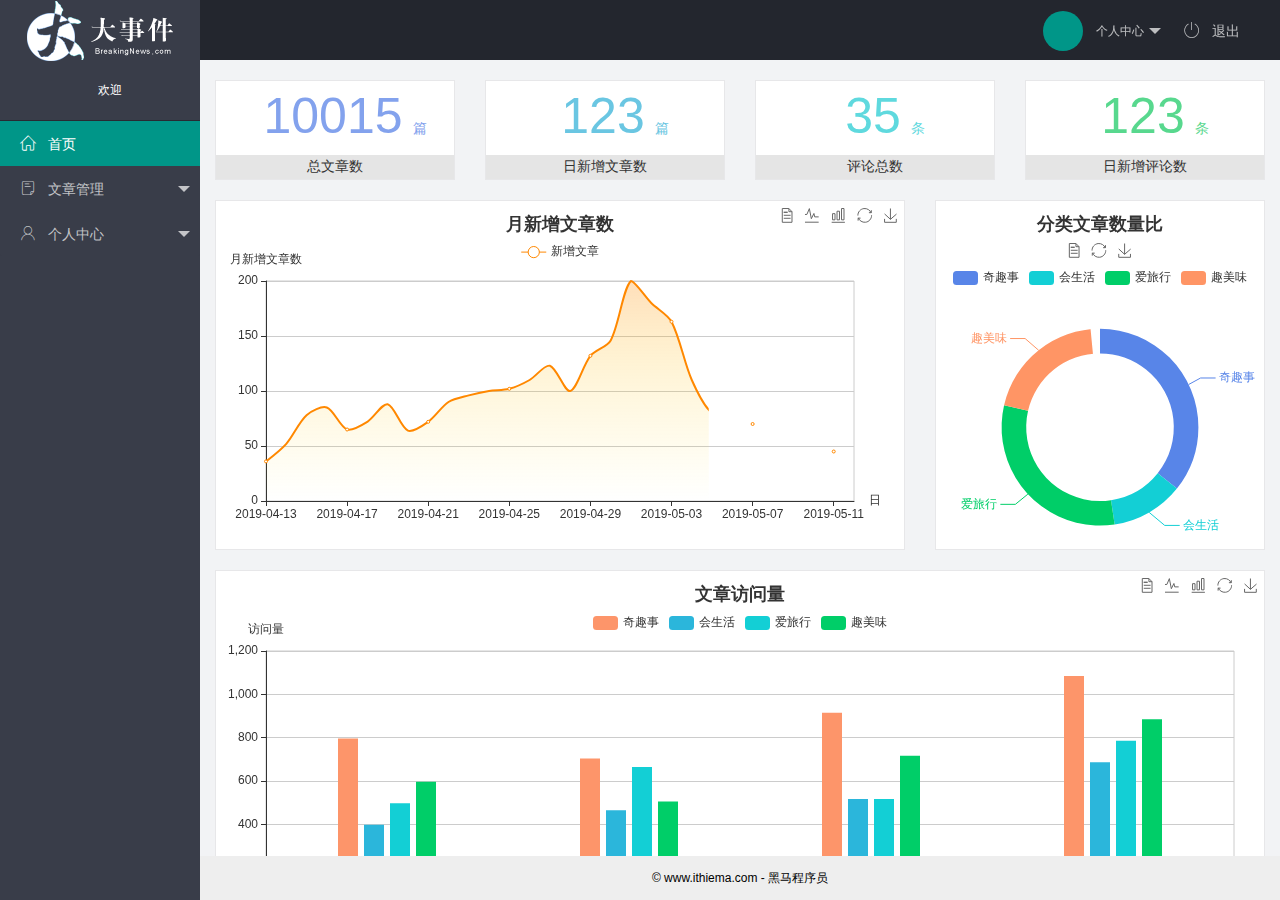
==== commit bb2d62c0: "小更新" ====
--- a/index.html
+++ b/index.html
@@ -27,9 +27,9 @@
                         <span class="text-avatar"></span> 个人中心
                     </a>
                     <dl class="layui-nav-child">
-                        <dd><a href="">基本资料</a></dd>
-                        <dd><a href="">更换头像</a></dd>
-                        <dd><a href="">重置密码</a></dd>
+                        <dd><a href="/user/user_info.html" target="fm">基本资料</a></dd>
+                        <dd><a href="/user/user_avatar.html" target="fm">更换头像</a></dd>
+                        <dd><a href="/user/user_pwd.html" target="fm">重置密码</a></dd>
                     </dl>
                 </li>
                 <li class="layui-nav-item" lay-header-event="menuRight" lay-unselect>
@@ -45,7 +45,7 @@
 
                 <div class="userinfo">
                     <img src="//tva1.sinaimg.cn/crop.0.0.118.118.180/5db11ff4gw1e77d3nqrv8j203b03cweg.jpg" class="layui-nav-img">
-                    <span class="text-avatar" style="display:none ;">A</span>
+                    <span class="text-avatar" style="display:none ;"></span>
                     <span id="welcome">欢迎<span id="username"></span></span>
                 </div>
 
@@ -65,9 +65,9 @@
                     <li class="layui-nav-item">
                         <a href="javascript:;"><i class="iconfont icon-user"></i> 个人中心</a>
                         <dl class="layui-nav-child">
-                            <dd><a href="javascript:;" target="fm"><i class="layui-icon layui-icon-app"></i>基本资料</a></dd>
-                            <dd><a href="javascript:;" target="fm"><i class="layui-icon layui-icon-app"></i>更换头像</a></dd>
-                            <dd><a href="javascript:;" target="fm"><i class="layui-icon layui-icon-app"></i>重置密码</a></dd>
+                            <dd><a href="/user/user_info.html" target="fm"><i class="layui-icon layui-icon-app"></i>基本资料</a></dd>
+                            <dd><a href="/user/user_avatar.html" target="fm"><i class="layui-icon layui-icon-app"></i>更换头像</a></dd>
+                            <dd><a href="/user/user_pwd.html" target="fm"><i class="layui-icon layui-icon-app"></i>重置密码</a></dd>
                         </dl>
                     </li>
                 </ul>
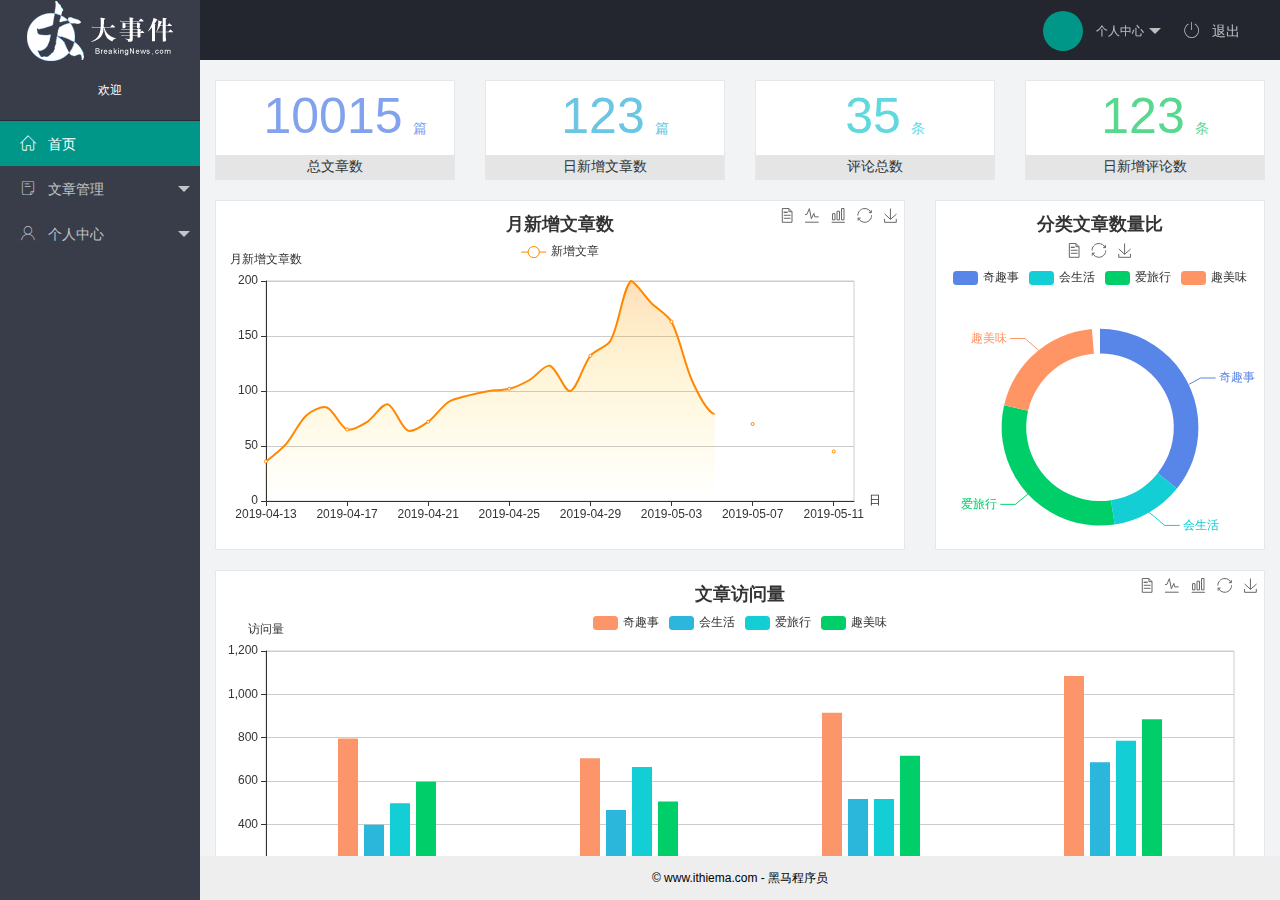
==== commit f4fe18ea: "完成了个人中心功能的开发" ====
--- a/index.html
+++ b/index.html
@@ -12,7 +12,7 @@
 <!-- 引入自己的样式 -->
 <link rel="stylesheet" href="/assets/css/index.css">
 <!-- 引入字体图标样式 -->
-<link rel="stylesheet" href="/assets/fonts/iconfont.css">
+<link rel="stylesheet" 0 href="/assets/fonts/iconfont.css">
 
 <body>
     <div class="layui-layout layui-layout-admin">
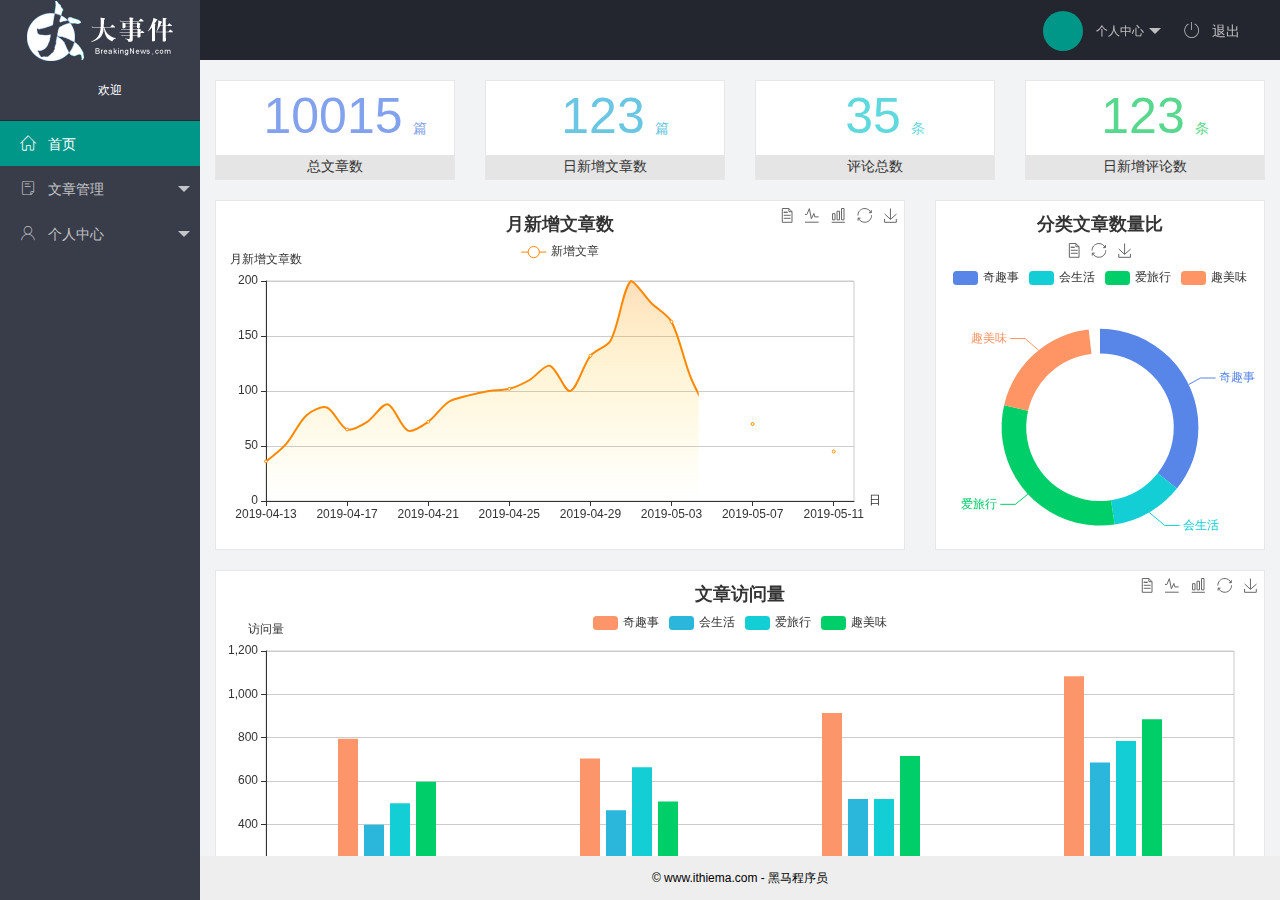
==== commit df05bb84: "文章半更新" ====
--- a/index.html
+++ b/index.html
@@ -56,7 +56,7 @@
                     <li class="layui-nav-item">
                         <a class="" href="javascript:;"><i class="iconfont icon-16"></i> 文章管理</a>
                         <dl class="layui-nav-child">
-                            <dd><a href="javascript:;" target="fm"><i class="layui-icon layui-icon-app"></i>文章类别</a></dd>
+                            <dd><a href="/article/art_cate.html" target="fm"><i class="layui-icon layui-icon-app"></i>文章类别</a></dd>
                             <dd><a href="javascript:;" target="fm"><i class="layui-icon layui-icon-app"></i>文章列表</a></dd>
                             <dd><a href="javascript:;" target="fm"><i class="layui-icon layui-icon-app"></i>发布文章</a></dd>
                         </dl>
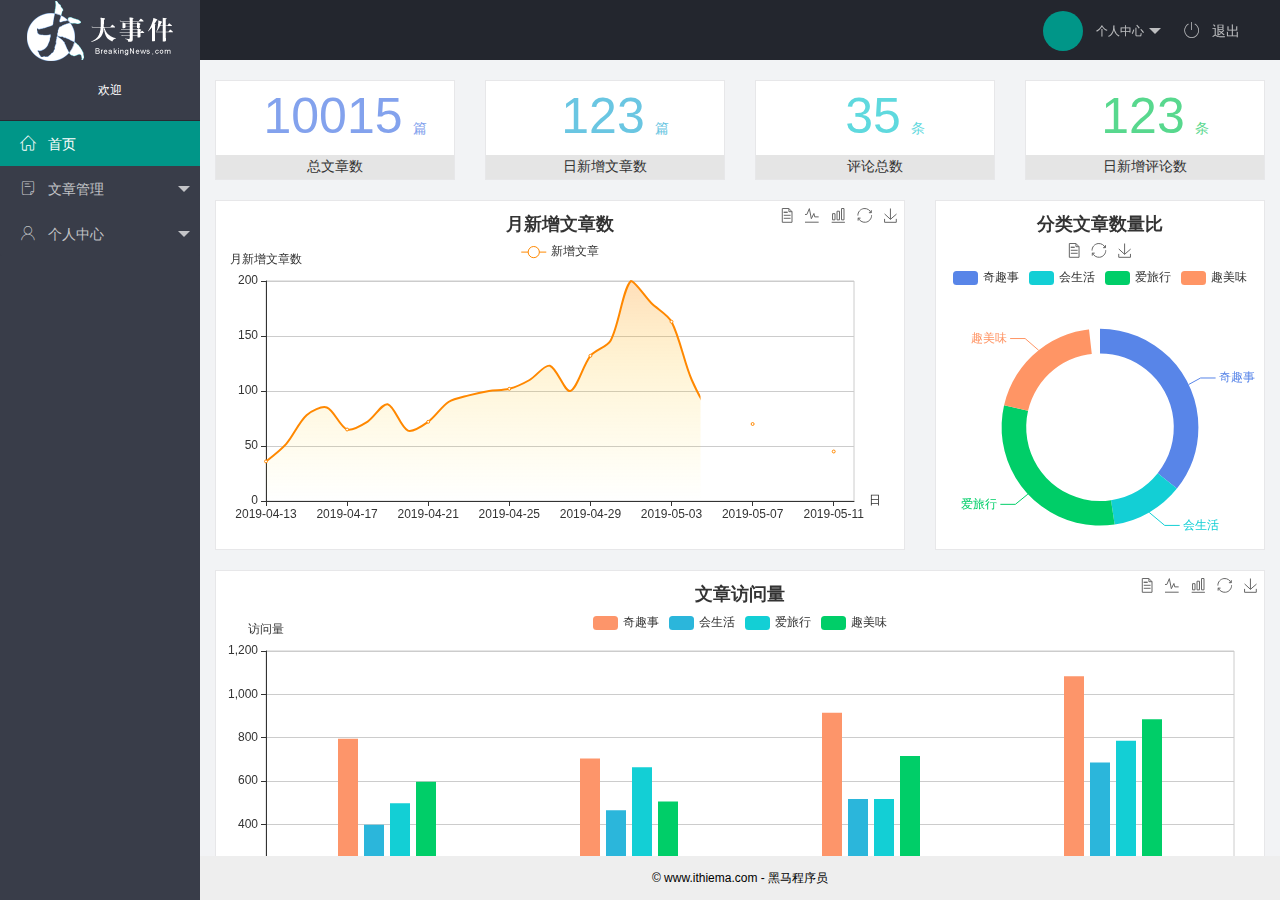
==== commit 6a7aeab7: "弟弟" ====
--- a/index.html
+++ b/index.html
@@ -57,7 +57,7 @@
                         <a class="" href="javascript:;"><i class="iconfont icon-16"></i> 文章管理</a>
                         <dl class="layui-nav-child">
                             <dd><a href="/article/art_cate.html" target="fm"><i class="layui-icon layui-icon-app"></i>文章类别</a></dd>
-                            <dd><a href="javascript:;" target="fm"><i class="layui-icon layui-icon-app"></i>文章列表</a></dd>
+                            <dd><a href="/article/art_list.html" target="fm"><i class="layui-icon layui-icon-app"></i>文章列表</a></dd>
                             <dd><a href="javascript:;" target="fm"><i class="layui-icon layui-icon-app"></i>发布文章</a></dd>
                         </dl>
                     </li>
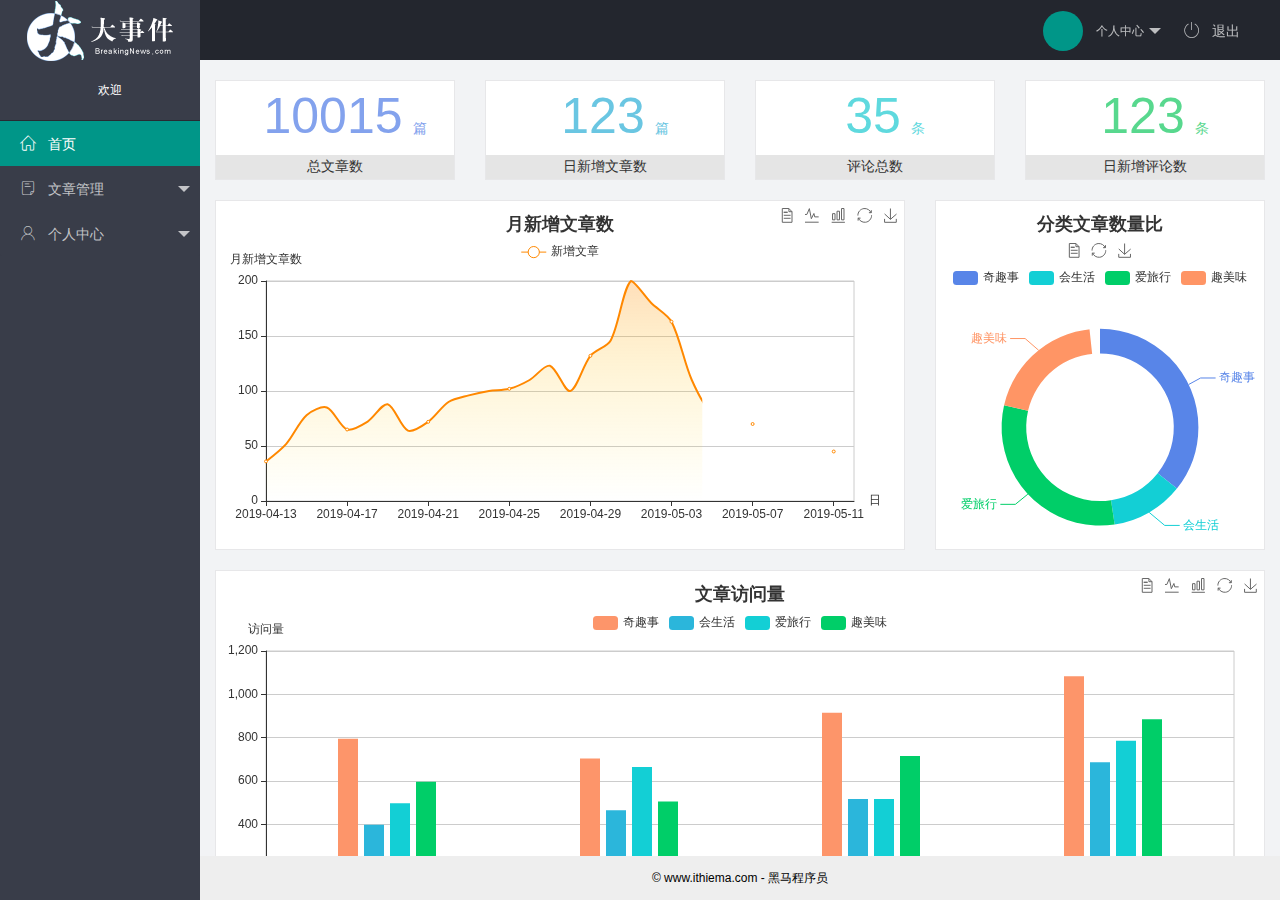
==== commit 3cad15f8: "成功之路4/2" ====
--- a/index.html
+++ b/index.html
@@ -40,6 +40,7 @@
             </ul>
         </div>
 
+
         <div class="layui-side layui-bg-black">
             <div class="layui-side-scroll">
 
@@ -58,7 +59,7 @@
                         <dl class="layui-nav-child">
                             <dd><a href="/article/art_cate.html" target="fm"><i class="layui-icon layui-icon-app"></i>文章类别</a></dd>
                             <dd><a href="/article/art_list.html" target="fm"><i class="layui-icon layui-icon-app"></i>文章列表</a></dd>
-                            <dd><a href="javascript:;" target="fm"><i class="layui-icon layui-icon-app"></i>发布文章</a></dd>
+                            <dd><a href="/article/art_pub.html" target="fm"><i class="layui-icon layui-icon-app"></i>发布文章</a></dd>
                         </dl>
                     </li>
 
